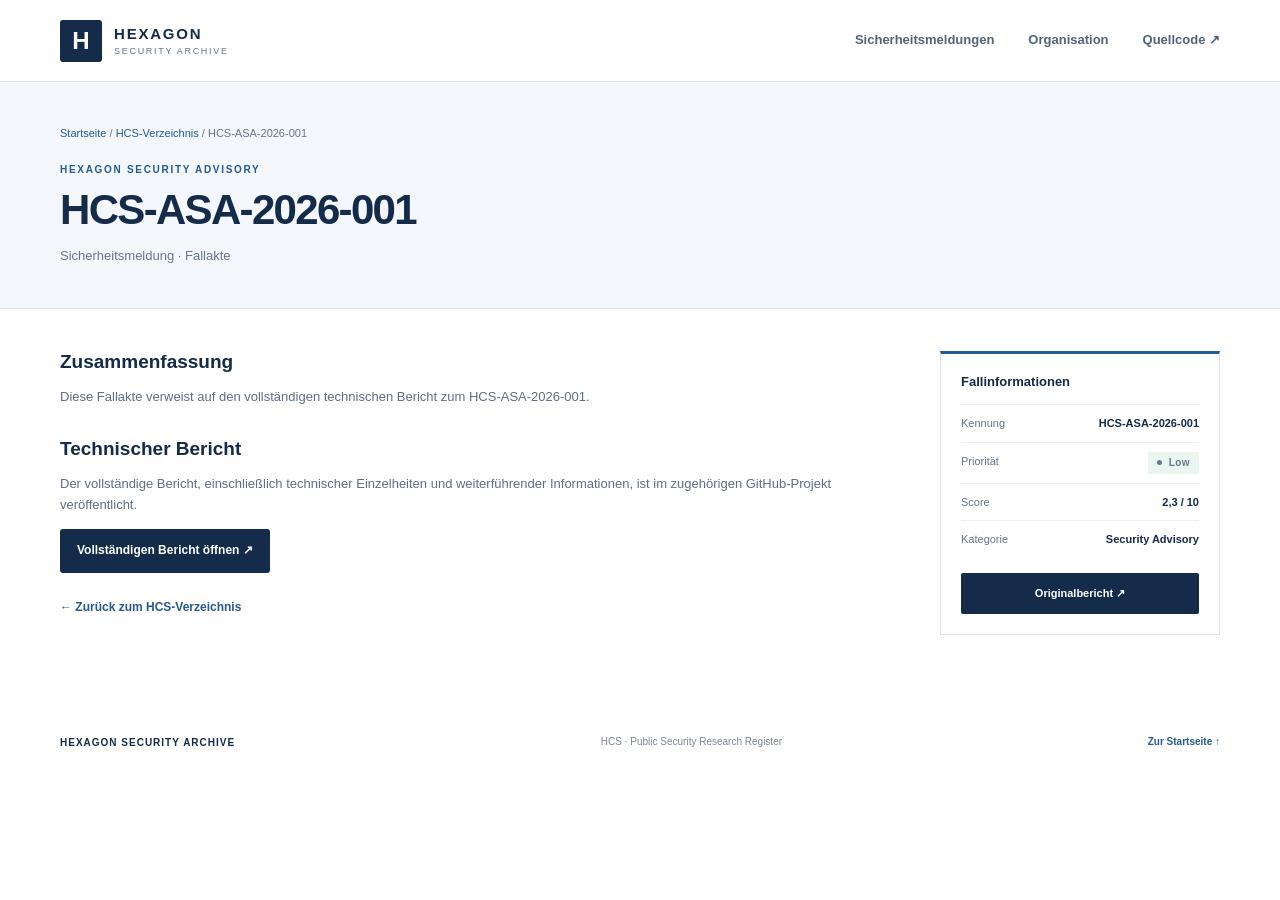
==== cases/HCS-ASA-2026-001.html @ 60c123b1 "Add dedicated HCS advisory detail page" ====
<!doctype html>
<html lang="de">
<head>
  <meta charset="utf-8"><meta name="viewport" content="width=device-width, initial-scale=1">
  <meta name="theme-color" content="#ffffff">
  <title>HCS-ASA-2026-001 · Hexagon Security Archive</title>
  <link rel="stylesheet" href="../assets/css/main.css">
  <style>
    .detail-hero{background:#f3f7fb;border-bottom:1px solid var(--line);padding:42px 0}.breadcrumbs{font-size:11px;color:var(--muted);margin-bottom:20px}.breadcrumbs a{color:var(--blue)}.detail-title{font:800 clamp(27px,4vw,42px)/1.2 Manrope,sans-serif;color:var(--navy);letter-spacing:-.04em;margin:0 0 10px}.detail-subtitle{font-size:13px;color:var(--muted);margin:0}.detail-layout{display:grid;grid-template-columns:minmax(0,1fr) 280px;gap:35px;padding-top:42px;padding-bottom:70px}.detail-main h2{font:700 19px Manrope,sans-serif;color:var(--navy);margin:0 0 12px}.detail-main p{font-size:13px;color:#5f6f82}.detail-card{border:1px solid var(--line);border-top:3px solid var(--blue);padding:20px;height:max-content}.detail-card h3{font:700 13px Manrope,sans-serif;color:var(--navy);margin:0 0 15px}.meta-line{display:flex;justify-content:space-between;gap:12px;padding:9px 0;border-top:1px solid #edf0f3;font-size:11px}.meta-line span{color:var(--muted)}.meta-line strong{color:var(--navy)}.detail-button{display:block;text-align:center;background:var(--navy);color:#fff;padding:11px;margin-top:16px;font-size:11px;font-weight:700;border-radius:2px}.back-link{display:inline-block;margin-top:25px;color:var(--blue);font-size:12px;font-weight:700}@media(max-width:700px){.detail-layout{grid-template-columns:1fr}.detail-card{grid-row:1}}
  </style>
</head>
<body>
<header class="site-header"><div class="container header-inner"><a class="identity" href="../index.html"><span class="identity-mark">H</span><span class="identity-copy"><strong>HEXAGON</strong><small>SECURITY ARCHIVE</small></span></a><nav class="main-nav"><a href="../index.html#archive">Sicherheitsmeldungen</a><a href="../index.html#organization">Organisation</a><a href="https://github.com/GotUrBack-Public/hexagon-security-archive">Quellcode ↗</a></nav></div></header>
<section class="detail-hero"><div class="container"><div class="breadcrumbs"><a href="../index.html">Startseite</a> / <a href="../index.html#archive">HCS-Verzeichnis</a> / HCS-ASA-2026-001</div><div class="section-kicker">HEXAGON SECURITY ADVISORY</div><h1 class="detail-title">HCS-ASA-2026-001</h1><p class="detail-subtitle">Sicherheitsmeldung · Fallakte</p></div></section>
<main class="container detail-layout">
  <article class="detail-main"><h2>Zusammenfassung</h2><p>Diese Fallakte verweist auf den vollständigen technischen Bericht zum HCS-ASA-2026-001.</p><h2 style="margin-top:30px">Technischer Bericht</h2><p>Der vollständige Bericht, einschließlich technischer Einzelheiten und weiterführender Informationen, ist im zugehörigen GitHub-Projekt veröffentlicht.</p><a class="button button-primary" href="https://github.com/GotUrBack-Public/HCS-ASA-2026-001" target="_blank" rel="noopener noreferrer">Vollständigen Bericht öffnen ↗</a><br><a class="back-link" href="../index.html#archive">← Zurück zum HCS-Verzeichnis</a></article>
  <aside class="detail-card"><h3>Fallinformationen</h3><div class="meta-line"><span>Kennung</span><strong>HCS-ASA-2026-001</strong></div><div class="meta-line"><span>Priorität</span><strong><span class="priority priority-low">Low</span></strong></div><div class="meta-line"><span>Score</span><strong>2,3 / 10</strong></div><div class="meta-line"><span>Kategorie</span><strong>Security Advisory</strong></div><a class="detail-button" href="https://github.com/GotUrBack-Public/HCS-ASA-2026-001" target="_blank" rel="noopener noreferrer">Originalbericht ↗</a></aside>
</main>
<footer class="site-footer"><div class="container footer-inner"><a class="footer-brand" href="../index.html">HEXAGON SECURITY ARCHIVE</a><span>HCS · Public Security Research Register</span><a href="../index.html">Zur Startseite ↑</a></div></footer>
</body>
</html>
---- assets/css/main.css ----
:root{--ink:#18263a;--navy:#142b49;--blue:#245b91;--blue-light:#eaf2f9;--muted:#66768a;--line:#dce3ea;--paper:#fff;--wash:#f4f7fa;--green:#19734d;--amber:#98630b;--red:#a33c3c;--shadow:0 8px 30px rgba(20,43,73,.06)}*{box-sizing:border-box}html{scroll-behavior:smooth}body{margin:0;background:var(--paper);color:var(--ink);font:15px/1.65 "DM Sans",Arial,sans-serif;-webkit-font-smoothing:antialiased}a{color:inherit;text-decoration:none}.container{width:min(1160px,calc(100% - 48px));margin:0 auto}.skip-link{position:absolute;left:-9999px}.skip-link:focus{left:12px;top:12px;background:#fff;padding:10px;z-index:10}.site-header{height:82px;border-bottom:1px solid var(--line);background:#fff}.header-inner{height:100%;display:flex;align-items:center;justify-content:space-between;gap:25px}.identity{display:flex;align-items:center;gap:12px}.identity-mark{height:42px;width:42px;display:grid;place-items:center;background:var(--navy);color:#fff;font:800 24px Manrope,sans-serif;border-radius:3px}.identity-copy{display:grid;line-height:1.2;letter-spacing:.12em}.identity-copy strong{font:800 15px Manrope,sans-serif;color:var(--navy)}.identity-copy small{font-size:9px;letter-spacing:.19em;color:var(--muted);margin-top:4px}.main-nav{display:flex;align-items:center;gap:34px;font-size:13px;font-weight:600;color:#53647a}.main-nav a{height:82px;display:flex;align-items:center;border-bottom:2px solid transparent}.main-nav a:hover,.main-nav a.active{color:var(--navy);border-color:var(--blue)}.hero{background:linear-gradient(105deg,#f3f7fb 0%,#f8fafc 62%,#edf3f8 100%);border-bottom:1px solid var(--line)}.hero-inner{min-height:390px;display:grid;grid-template-columns:1fr 300px;align-items:center;gap:70px;padding-top:45px;padding-bottom:45px}.overline,.section-kicker,.panel-eyebrow,.aside-label{font-size:10px;letter-spacing:.17em;font-weight:700;color:var(--blue)}.status-dot{display:inline-block;width:7px;height:7px;border-radius:50%;background:#26865c;margin-right:8px}.hero h1{font:800 clamp(42px,5.3vw,66px)/1.08 Manrope,sans-serif;letter-spacing:-.055em;color:var(--navy);margin:20px 0 14px}.hero h1 span{color:var(--blue)}.hero-lead{max-width:660px;color:#596b80;font-size:16px;margin:0 0 27px}.button{display:inline-flex;align-items:center;gap:22px;padding:12px 17px;font-size:12px;font-weight:700;border-radius:3px;transition:.15s}.button-primary{background:var(--navy);color:#fff}.button-primary:hover{background:var(--blue);transform:translateY(-1px)}.hero-aside{padding:23px 25px;background:#fff;border:1px solid #d8e1e9;box-shadow:var(--shadow);border-top:3px solid var(--blue)}.aside-label{color:var(--muted)}.aside-number{font:800 52px/1.2 Manrope,sans-serif;color:var(--navy);margin-top:9px}.aside-caption{font-size:12px;color:var(--muted)}.aside-rule{height:1px;background:var(--line);margin:19px 0 12px}.aside-meta{display:flex;justify-content:space-between;gap:10px;font-size:11px;padding:5px 0;color:var(--muted)}.aside-meta strong{color:var(--ink);font-size:10px;letter-spacing:.08em}.trust-strip{border-bottom:1px solid var(--line);background:#fff}.trust-inner{display:flex;gap:46px;align-items:center;min-height:57px;color:#56677b;font-size:11px;font-weight:600}.strip-icon{color:var(--green);margin-right:8px}.section{padding-top:62px;padding-bottom:68px}.section-heading{display:flex;justify-content:space-between;align-items:end;gap:20px;margin-bottom:25px}.section-kicker{margin-bottom:6px}.section-heading h2{font:750 27px/1.25 Manrope,sans-serif;letter-spacing:-.035em;color:var(--navy);margin:0}.section-heading p{font-size:13px;color:var(--muted);margin:7px 0 0}.record-count{display:flex;align-items:baseline;gap:8px;color:var(--muted);font-size:11px}.record-count strong{font:750 23px Manrope,sans-serif;color:var(--navy)}.filters{display:flex;gap:10px;margin-bottom:13px}.search-wrap,.filter-wrap{height:43px;display:flex;align-items:center;border:1px solid #d4dde6;border-radius:3px;background:#fff}.search-wrap{flex:1;max-width:460px;padding:0 12px;gap:9px}.search-icon{font-size:22px;color:#7d8da0;line-height:1}.search-wrap input{width:100%;border:0;outline:0;color:var(--ink);font:13px "DM Sans",sans-serif}.search-wrap input::placeholder{color:#98a5b3}.filter-wrap select{height:100%;min-width:170px;border:0;background:transparent;padding:0 32px 0 12px;color:#42546a;font:12px "DM Sans",sans-serif;outline:0}.registry{border:1px solid var(--line);border-radius:3px;overflow:hidden}.registry-head,.registry-row{display:grid;grid-template-columns:minmax(250px,1.7fr) .7fr .55fr .8fr;gap:18px;align-items:center;padding:15px 20px}.registry-head{background:#f3f6f9;border-bottom:1px solid var(--line);font-size:9px;letter-spacing:.13em;text-transform:uppercase;color:#65768a;font-weight:700}.registry-row{min-height:75px;border-bottom:1px solid #e9edf1;background:#fff}.registry-row:last-child{border-bottom:0}.registry-row:hover{background:#fbfcfe}.case-id{font:700 13px Manrope,sans-serif;color:#1c4d7b}.case-id:hover,.inline-link:hover,.report-link:hover{ text-decoration:underline}.case-type{display:block;color:#8290a0;font-size:10px;margin-top:3px}.priority{display:inline-flex;align-items:center;border-radius:2px;padding:3px 9px;font-size:10px;font-weight:700;letter-spacing:.04em}.priority:before{content:"";width:5px;height:5px;border-radius:50%;background:currentColor;margin-right:7px}.priority-low{color:var(--green);background:#eaf5ef}.priority-medium{color:var(--amber);background:#fbf3e3}.priority-high{color:var(--red);background:#faeded}.score{font:700 14px Manrope,sans-serif;color:var(--navy);font-variant-numeric:tabular-nums}.score span{font:400 11px "DM Sans",sans-serif;color:#8794a3}.report-link{font-size:11px;font-weight:700;color:var(--blue)}.empty-state{padding:28px;text-align:center;color:var(--muted);font-size:13px}.method-note{font-size:11px;color:#778597;margin:13px 0 0}.method-note strong{color:#53647a}.organization-section{background:var(--wash);border-top:1px solid var(--line);border-bottom:1px solid var(--line);padding:61px 0 70px}.organization-grid{display:grid;grid-template-columns:1fr 1fr;gap:17px}.info-panel{position:relative;min-height:230px;padding:25px 27px;background:#fff;border:1px solid var(--line);border-top:3px solid var(--blue)}.panel-symbol{position:absolute;right:25px;top:19px;color:#c4d2df;font-size:25px}.panel-eyebrow{font-size:9px;color:#72859a}.team-number{font:800 37px/1.2 Manrope,sans-serif;color:var(--blue);margin-top:12px}.info-panel h3{font:700 16px Manrope,sans-serif;color:var(--navy);margin:6px 0 9px}.info-panel p{max-width:500px;color:#637286;font-size:12px;margin:0}.presence-panel h3{margin-top:34px}.inline-link{display:inline-block;margin-top:15px;color:var(--blue);font-size:11px;font-weight:700}.site-footer{background:#fff}.footer-inner{min-height:76px;display:flex;align-items:center;justify-content:space-between;gap:18px;color:#7a8795;font-size:10px}.footer-brand{font:700 10px Manrope,sans-serif;letter-spacing:.1em;color:var(--navy)}.footer-inner a:last-child{color:var(--blue);font-weight:700}.sr-only{position:absolute;width:1px;height:1px;padding:0;margin:-1px;overflow:hidden;clip:rect(0,0,0,0);white-space:nowrap;border:0}@media(max-width:760px){.container{width:min(100% - 32px,1160px)}.site-header,.main-nav a{height:70px}.main-nav{gap:16px;font-size:11px}.main-nav a:nth-child(3){display:none}.hero-inner{grid-template-columns:1fr;gap:25px;padding-top:43px;padding-bottom:35px}.hero-aside{max-width:360px}.trust-inner{gap:12px;justify-content:space-between;flex-wrap:wrap;padding-top:12px;padding-bottom:12px}.trust-inner span{font-size:10px}.registry-head{display:none}.registry-row{grid-template-columns:1fr auto;gap:9px 12px;padding:14px}.registry-row>div:nth-child(2){grid-column:1;grid-row:2}.registry-row>.score{grid-column:2;grid-row:1;text-align:right}.registry-row>.report-link{grid-column:2;grid-row:2;text-align:right}.organization-grid{grid-template-columns:1fr}.section{padding-top:45px;padding-bottom:50px}.organization-section{padding:45px 0 50px}.footer-inner{padding-top:18px;padding-bottom:18px;flex-wrap:wrap}.section-heading h2{font-size:24px}}@media(max-width:430px){.identity-copy strong{font-size:13px}.identity-mark{width:36px;height:36px}.main-nav a:nth-child(2){display:none}.filters{flex-direction:column}.search-wrap{max-width:none}.filter-wrap select{width:100%}.filter-wrap{width:100%}.trust-inner{display:grid;grid-template-columns:1fr 1fr}.section-heading{align-items:start}.record-count{padding-top:6px}}
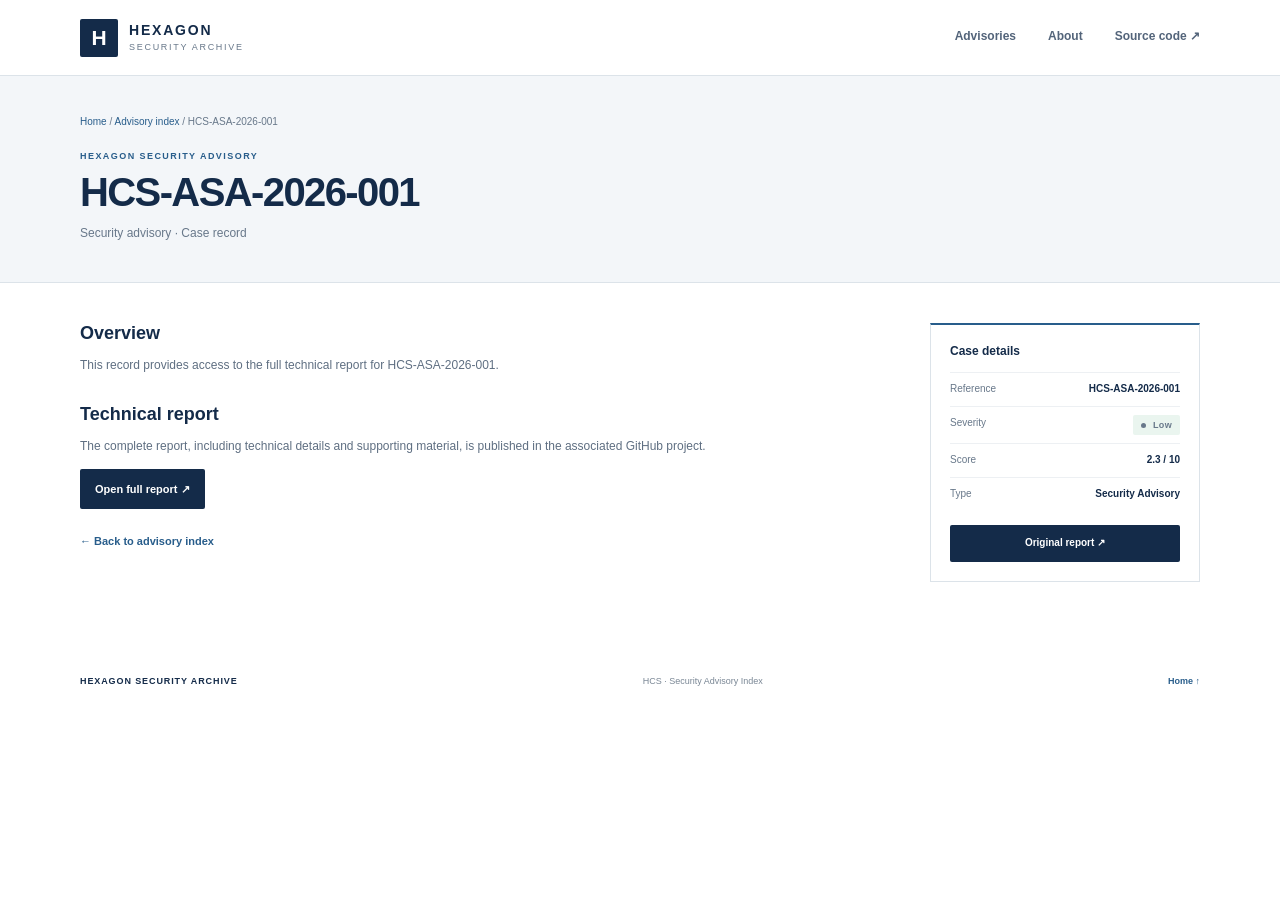
==== commit 36784951: "Polish archive design and switch interface to English" ====
--- a/cases/HCS-ASA-2026-001.html
+++ b/cases/HCS-ASA-2026-001.html
@@ -1,21 +1,21 @@
 <!doctype html>
-<html lang="de">
+<html lang="en">
 <head>
   <meta charset="utf-8"><meta name="viewport" content="width=device-width, initial-scale=1">
   <meta name="theme-color" content="#ffffff">
-  <title>HCS-ASA-2026-001 · Hexagon Security Archive</title>
+  <title>HCS-ASA-2026-001 | Hexagon Security Archive</title>
   <link rel="stylesheet" href="../assets/css/main.css">
   <style>
-    .detail-hero{background:#f3f7fb;border-bottom:1px solid var(--line);padding:42px 0}.breadcrumbs{font-size:11px;color:var(--muted);margin-bottom:20px}.breadcrumbs a{color:var(--blue)}.detail-title{font:800 clamp(27px,4vw,42px)/1.2 Manrope,sans-serif;color:var(--navy);letter-spacing:-.04em;margin:0 0 10px}.detail-subtitle{font-size:13px;color:var(--muted);margin:0}.detail-layout{display:grid;grid-template-columns:minmax(0,1fr) 280px;gap:35px;padding-top:42px;padding-bottom:70px}.detail-main h2{font:700 19px Manrope,sans-serif;color:var(--navy);margin:0 0 12px}.detail-main p{font-size:13px;color:#5f6f82}.detail-card{border:1px solid var(--line);border-top:3px solid var(--blue);padding:20px;height:max-content}.detail-card h3{font:700 13px Manrope,sans-serif;color:var(--navy);margin:0 0 15px}.meta-line{display:flex;justify-content:space-between;gap:12px;padding:9px 0;border-top:1px solid #edf0f3;font-size:11px}.meta-line span{color:var(--muted)}.meta-line strong{color:var(--navy)}.detail-button{display:block;text-align:center;background:var(--navy);color:#fff;padding:11px;margin-top:16px;font-size:11px;font-weight:700;border-radius:2px}.back-link{display:inline-block;margin-top:25px;color:var(--blue);font-size:12px;font-weight:700}@media(max-width:700px){.detail-layout{grid-template-columns:1fr}.detail-card{grid-row:1}}
+    .detail-hero{background:#f3f6f9;border-bottom:1px solid var(--line);padding:38px 0}.breadcrumbs{font-size:10px;color:var(--muted);margin-bottom:18px}.breadcrumbs a{color:var(--blue)}.detail-title{font:800 clamp(27px,4vw,40px)/1.2 Manrope,sans-serif;color:var(--navy);letter-spacing:-.04em;margin:0 0 8px}.detail-subtitle{font-size:12px;color:var(--muted);margin:0}.detail-layout{display:grid;grid-template-columns:minmax(0,1fr) 270px;gap:32px;padding-top:40px;padding-bottom:65px}.detail-main h2{font:700 18px Manrope,sans-serif;color:var(--navy);margin:0 0 10px}.detail-main p{font-size:12px;color:#5f6f82}.detail-card{border:1px solid var(--line);border-top:2px solid var(--blue);padding:19px;height:max-content}.detail-card h3{font:700 12px Manrope,sans-serif;color:var(--navy);margin:0 0 14px}.meta-line{display:flex;justify-content:space-between;gap:12px;padding:8px 0;border-top:1px solid #edf0f3;font-size:10px}.meta-line span{color:var(--muted)}.meta-line strong{color:var(--navy)}.detail-button{display:block;text-align:center;background:var(--navy);color:#fff;padding:10px;margin-top:15px;font-size:10px;font-weight:700;border-radius:2px}.back-link{display:inline-block;margin-top:23px;color:var(--blue);font-size:11px;font-weight:700}@media(max-width:700px){.detail-layout{grid-template-columns:1fr}.detail-card{grid-row:1}}
   </style>
 </head>
 <body>
-<header class="site-header"><div class="container header-inner"><a class="identity" href="../index.html"><span class="identity-mark">H</span><span class="identity-copy"><strong>HEXAGON</strong><small>SECURITY ARCHIVE</small></span></a><nav class="main-nav"><a href="../index.html#archive">Sicherheitsmeldungen</a><a href="../index.html#organization">Organisation</a><a href="https://github.com/GotUrBack-Public/hexagon-security-archive">Quellcode ↗</a></nav></div></header>
-<section class="detail-hero"><div class="container"><div class="breadcrumbs"><a href="../index.html">Startseite</a> / <a href="../index.html#archive">HCS-Verzeichnis</a> / HCS-ASA-2026-001</div><div class="section-kicker">HEXAGON SECURITY ADVISORY</div><h1 class="detail-title">HCS-ASA-2026-001</h1><p class="detail-subtitle">Sicherheitsmeldung · Fallakte</p></div></section>
+<header class="site-header"><div class="container header-inner"><a class="identity" href="../index.html"><span class="identity-mark">H</span><span class="identity-copy"><strong>HEXAGON</strong><small>SECURITY ARCHIVE</small></span></a><nav class="main-nav"><a href="../index.html#archive">Advisories</a><a href="../index.html#organization">About</a><a href="https://github.com/GotUrBack-Public/hexagon-security-archive">Source code ↗</a></nav></div></header>
+<section class="detail-hero"><div class="container"><div class="breadcrumbs"><a href="../index.html">Home</a> / <a href="../index.html#archive">Advisory index</a> / HCS-ASA-2026-001</div><div class="section-kicker">HEXAGON SECURITY ADVISORY</div><h1 class="detail-title">HCS-ASA-2026-001</h1><p class="detail-subtitle">Security advisory · Case record</p></div></section>
 <main class="container detail-layout">
-  <article class="detail-main"><h2>Zusammenfassung</h2><p>Diese Fallakte verweist auf den vollständigen technischen Bericht zum HCS-ASA-2026-001.</p><h2 style="margin-top:30px">Technischer Bericht</h2><p>Der vollständige Bericht, einschließlich technischer Einzelheiten und weiterführender Informationen, ist im zugehörigen GitHub-Projekt veröffentlicht.</p><a class="button button-primary" href="https://github.com/GotUrBack-Public/HCS-ASA-2026-001" target="_blank" rel="noopener noreferrer">Vollständigen Bericht öffnen ↗</a><br><a class="back-link" href="../index.html#archive">← Zurück zum HCS-Verzeichnis</a></article>
-  <aside class="detail-card"><h3>Fallinformationen</h3><div class="meta-line"><span>Kennung</span><strong>HCS-ASA-2026-001</strong></div><div class="meta-line"><span>Priorität</span><strong><span class="priority priority-low">Low</span></strong></div><div class="meta-line"><span>Score</span><strong>2,3 / 10</strong></div><div class="meta-line"><span>Kategorie</span><strong>Security Advisory</strong></div><a class="detail-button" href="https://github.com/GotUrBack-Public/HCS-ASA-2026-001" target="_blank" rel="noopener noreferrer">Originalbericht ↗</a></aside>
+  <article class="detail-main"><h2>Overview</h2><p>This record provides access to the full technical report for HCS-ASA-2026-001.</p><h2 style="margin-top:28px">Technical report</h2><p>The complete report, including technical details and supporting material, is published in the associated GitHub project.</p><a class="button button-primary" href="https://github.com/GotUrBack-Public/HCS-ASA-2026-001" target="_blank" rel="noopener noreferrer">Open full report ↗</a><br><a class="back-link" href="../index.html#archive">← Back to advisory index</a></article>
+  <aside class="detail-card"><h3>Case details</h3><div class="meta-line"><span>Reference</span><strong>HCS-ASA-2026-001</strong></div><div class="meta-line"><span>Severity</span><strong><span class="priority priority-low">Low</span></strong></div><div class="meta-line"><span>Score</span><strong>2.3 / 10</strong></div><div class="meta-line"><span>Type</span><strong>Security Advisory</strong></div><a class="detail-button" href="https://github.com/GotUrBack-Public/HCS-ASA-2026-001" target="_blank" rel="noopener noreferrer">Original report ↗</a></aside>
 </main>
-<footer class="site-footer"><div class="container footer-inner"><a class="footer-brand" href="../index.html">HEXAGON SECURITY ARCHIVE</a><span>HCS · Public Security Research Register</span><a href="../index.html">Zur Startseite ↑</a></div></footer>
+<footer class="site-footer"><div class="container footer-inner"><a class="footer-brand" href="../index.html">HEXAGON SECURITY ARCHIVE</a><span>HCS · Security Advisory Index</span><a href="../index.html">Home ↑</a></div></footer>
 </body>
 </html>
--- a/assets/css/main.css
+++ b/assets/css/main.css
@@ -1 +1 @@
-:root{--ink:#18263a;--navy:#142b49;--blue:#245b91;--blue-light:#eaf2f9;--muted:#66768a;--line:#dce3ea;--paper:#fff;--wash:#f4f7fa;--green:#19734d;--amber:#98630b;--red:#a33c3c;--shadow:0 8px 30px rgba(20,43,73,.06)}*{box-sizing:border-box}html{scroll-behavior:smooth}body{margin:0;background:var(--paper);color:var(--ink);font:15px/1.65 "DM Sans",Arial,sans-serif;-webkit-font-smoothing:antialiased}a{color:inherit;text-decoration:none}.container{width:min(1160px,calc(100% - 48px));margin:0 auto}.skip-link{position:absolute;left:-9999px}.skip-link:focus{left:12px;top:12px;background:#fff;padding:10px;z-index:10}.site-header{height:82px;border-bottom:1px solid var(--line);background:#fff}.header-inner{height:100%;display:flex;align-items:center;justify-content:space-between;gap:25px}.identity{display:flex;align-items:center;gap:12px}.identity-mark{height:42px;width:42px;display:grid;place-items:center;background:var(--navy);color:#fff;font:800 24px Manrope,sans-serif;border-radius:3px}.identity-copy{display:grid;line-height:1.2;letter-spacing:.12em}.identity-copy strong{font:800 15px Manrope,sans-serif;color:var(--navy)}.identity-copy small{font-size:9px;letter-spacing:.19em;color:var(--muted);margin-top:4px}.main-nav{display:flex;align-items:center;gap:34px;font-size:13px;font-weight:600;color:#53647a}.main-nav a{height:82px;display:flex;align-items:center;border-bottom:2px solid transparent}.main-nav a:hover,.main-nav a.active{color:var(--navy);border-color:var(--blue)}.hero{background:linear-gradient(105deg,#f3f7fb 0%,#f8fafc 62%,#edf3f8 100%);border-bottom:1px solid var(--line)}.hero-inner{min-height:390px;display:grid;grid-template-columns:1fr 300px;align-items:center;gap:70px;padding-top:45px;padding-bottom:45px}.overline,.section-kicker,.panel-eyebrow,.aside-label{font-size:10px;letter-spacing:.17em;font-weight:700;color:var(--blue)}.status-dot{display:inline-block;width:7px;height:7px;border-radius:50%;background:#26865c;margin-right:8px}.hero h1{font:800 clamp(42px,5.3vw,66px)/1.08 Manrope,sans-serif;letter-spacing:-.055em;color:var(--navy);margin:20px 0 14px}.hero h1 span{color:var(--blue)}.hero-lead{max-width:660px;color:#596b80;font-size:16px;margin:0 0 27px}.button{display:inline-flex;align-items:center;gap:22px;padding:12px 17px;font-size:12px;font-weight:700;border-radius:3px;transition:.15s}.button-primary{background:var(--navy);color:#fff}.button-primary:hover{background:var(--blue);transform:translateY(-1px)}.hero-aside{padding:23px 25px;background:#fff;border:1px solid #d8e1e9;box-shadow:var(--shadow);border-top:3px solid var(--blue)}.aside-label{color:var(--muted)}.aside-number{font:800 52px/1.2 Manrope,sans-serif;color:var(--navy);margin-top:9px}.aside-caption{font-size:12px;color:var(--muted)}.aside-rule{height:1px;background:var(--line);margin:19px 0 12px}.aside-meta{display:flex;justify-content:space-between;gap:10px;font-size:11px;padding:5px 0;color:var(--muted)}.aside-meta strong{color:var(--ink);font-size:10px;letter-spacing:.08em}.trust-strip{border-bottom:1px solid var(--line);background:#fff}.trust-inner{display:flex;gap:46px;align-items:center;min-height:57px;color:#56677b;font-size:11px;font-weight:600}.strip-icon{color:var(--green);margin-right:8px}.section{padding-top:62px;padding-bottom:68px}.section-heading{display:flex;justify-content:space-between;align-items:end;gap:20px;margin-bottom:25px}.section-kicker{margin-bottom:6px}.section-heading h2{font:750 27px/1.25 Manrope,sans-serif;letter-spacing:-.035em;color:var(--navy);margin:0}.section-heading p{font-size:13px;color:var(--muted);margin:7px 0 0}.record-count{display:flex;align-items:baseline;gap:8px;color:var(--muted);font-size:11px}.record-count strong{font:750 23px Manrope,sans-serif;color:var(--navy)}.filters{display:flex;gap:10px;margin-bottom:13px}.search-wrap,.filter-wrap{height:43px;display:flex;align-items:center;border:1px solid #d4dde6;border-radius:3px;background:#fff}.search-wrap{flex:1;max-width:460px;padding:0 12px;gap:9px}.search-icon{font-size:22px;color:#7d8da0;line-height:1}.search-wrap input{width:100%;border:0;outline:0;color:var(--ink);font:13px "DM Sans",sans-serif}.search-wrap input::placeholder{color:#98a5b3}.filter-wrap select{height:100%;min-width:170px;border:0;background:transparent;padding:0 32px 0 12px;color:#42546a;font:12px "DM Sans",sans-serif;outline:0}.registry{border:1px solid var(--line);border-radius:3px;overflow:hidden}.registry-head,.registry-row{display:grid;grid-template-columns:minmax(250px,1.7fr) .7fr .55fr .8fr;gap:18px;align-items:center;padding:15px 20px}.registry-head{background:#f3f6f9;border-bottom:1px solid var(--line);font-size:9px;letter-spacing:.13em;text-transform:uppercase;color:#65768a;font-weight:700}.registry-row{min-height:75px;border-bottom:1px solid #e9edf1;background:#fff}.registry-row:last-child{border-bottom:0}.registry-row:hover{background:#fbfcfe}.case-id{font:700 13px Manrope,sans-serif;color:#1c4d7b}.case-id:hover,.inline-link:hover,.report-link:hover{ text-decoration:underline}.case-type{display:block;color:#8290a0;font-size:10px;margin-top:3px}.priority{display:inline-flex;align-items:center;border-radius:2px;padding:3px 9px;font-size:10px;font-weight:700;letter-spacing:.04em}.priority:before{content:"";width:5px;height:5px;border-radius:50%;background:currentColor;margin-right:7px}.priority-low{color:var(--green);background:#eaf5ef}.priority-medium{color:var(--amber);background:#fbf3e3}.priority-high{color:var(--red);background:#faeded}.score{font:700 14px Manrope,sans-serif;color:var(--navy);font-variant-numeric:tabular-nums}.score span{font:400 11px "DM Sans",sans-serif;color:#8794a3}.report-link{font-size:11px;font-weight:700;color:var(--blue)}.empty-state{padding:28px;text-align:center;color:var(--muted);font-size:13px}.method-note{font-size:11px;color:#778597;margin:13px 0 0}.method-note strong{color:#53647a}.organization-section{background:var(--wash);border-top:1px solid var(--line);border-bottom:1px solid var(--line);padding:61px 0 70px}.organization-grid{display:grid;grid-template-columns:1fr 1fr;gap:17px}.info-panel{position:relative;min-height:230px;padding:25px 27px;background:#fff;border:1px solid var(--line);border-top:3px solid var(--blue)}.panel-symbol{position:absolute;right:25px;top:19px;color:#c4d2df;font-size:25px}.panel-eyebrow{font-size:9px;color:#72859a}.team-number{font:800 37px/1.2 Manrope,sans-serif;color:var(--blue);margin-top:12px}.info-panel h3{font:700 16px Manrope,sans-serif;color:var(--navy);margin:6px 0 9px}.info-panel p{max-width:500px;color:#637286;font-size:12px;margin:0}.presence-panel h3{margin-top:34px}.inline-link{display:inline-block;margin-top:15px;color:var(--blue);font-size:11px;font-weight:700}.site-footer{background:#fff}.footer-inner{min-height:76px;display:flex;align-items:center;justify-content:space-between;gap:18px;color:#7a8795;font-size:10px}.footer-brand{font:700 10px Manrope,sans-serif;letter-spacing:.1em;color:var(--navy)}.footer-inner a:last-child{color:var(--blue);font-weight:700}.sr-only{position:absolute;width:1px;height:1px;padding:0;margin:-1px;overflow:hidden;clip:rect(0,0,0,0);white-space:nowrap;border:0}@media(max-width:760px){.container{width:min(100% - 32px,1160px)}.site-header,.main-nav a{height:70px}.main-nav{gap:16px;font-size:11px}.main-nav a:nth-child(3){display:none}.hero-inner{grid-template-columns:1fr;gap:25px;padding-top:43px;padding-bottom:35px}.hero-aside{max-width:360px}.trust-inner{gap:12px;justify-content:space-between;flex-wrap:wrap;padding-top:12px;padding-bottom:12px}.trust-inner span{font-size:10px}.registry-head{display:none}.registry-row{grid-template-columns:1fr auto;gap:9px 12px;padding:14px}.registry-row>div:nth-child(2){grid-column:1;grid-row:2}.registry-row>.score{grid-column:2;grid-row:1;text-align:right}.registry-row>.report-link{grid-column:2;grid-row:2;text-align:right}.organization-grid{grid-template-columns:1fr}.section{padding-top:45px;padding-bottom:50px}.organization-section{padding:45px 0 50px}.footer-inner{padding-top:18px;padding-bottom:18px;flex-wrap:wrap}.section-heading h2{font-size:24px}}@media(max-width:430px){.identity-copy strong{font-size:13px}.identity-mark{width:36px;height:36px}.main-nav a:nth-child(2){display:none}.filters{flex-direction:column}.search-wrap{max-width:none}.filter-wrap select{width:100%}.filter-wrap{width:100%}.trust-inner{display:grid;grid-template-columns:1fr 1fr}.section-heading{align-items:start}.record-count{padding-top:6px}}+:root{--ink:#1d2938;--navy:#142b49;--blue:#285d8b;--muted:#68788a;--line:#dce3e9;--paper:#fff;--wash:#f5f7f9;--green:#19734d;--amber:#98630b;--red:#a33c3c;--shadow:0 8px 28px rgba(20,43,73,.055)}*{box-sizing:border-box}html{scroll-behavior:smooth}body{margin:0;background:var(--paper);color:var(--ink);font:15px/1.65 "DM Sans",Arial,sans-serif;-webkit-font-smoothing:antialiased}a{color:inherit;text-decoration:none}.container{width:min(1120px,calc(100% - 48px));margin:0 auto}.skip-link{position:absolute;left:-9999px}.skip-link:focus{left:12px;top:12px;background:#fff;padding:10px;z-index:10}.site-header{height:76px;border-bottom:1px solid var(--line);background:#fff}.header-inner{height:100%;display:flex;align-items:center;justify-content:space-between;gap:25px}.identity{display:flex;align-items:center;gap:11px}.identity-mark{height:38px;width:38px;display:grid;place-items:center;background:var(--navy);color:#fff;font:800 21px Manrope,sans-serif;border-radius:2px}.identity-copy{display:grid;line-height:1.2;letter-spacing:.12em}.identity-copy strong{font:800 14px Manrope,sans-serif;color:var(--navy)}.identity-copy small{font-size:9px;letter-spacing:.19em;color:var(--muted);margin-top:4px}.main-nav{display:flex;align-items:center;gap:32px;font-size:12px;font-weight:600;color:#53647a}.main-nav a{height:76px;display:flex;align-items:center;gap:5px;border-bottom:2px solid transparent}.main-nav a:hover,.main-nav a.active{color:var(--navy);border-color:var(--blue)}.nav-external{width:12px;height:12px}.hero{background:#f3f6f9;border-bottom:1px solid var(--line)}.hero-inner{min-height:350px;display:grid;grid-template-columns:1fr 275px;align-items:center;gap:65px;padding-top:42px;padding-bottom:42px}.overline,.section-kicker,.panel-eyebrow,.aside-label{font-size:9px;letter-spacing:.16em;font-weight:700;color:var(--blue)}.status-dot{display:inline-block;width:6px;height:6px;border-radius:50%;background:#39815e;margin-right:8px}.hero h1{font:800 clamp(40px,5vw,60px)/1.09 Manrope,sans-serif;letter-spacing:-.055em;color:var(--navy);margin:18px 0 13px}.hero h1 span{color:var(--blue)}.hero-lead{max-width:620px;color:#596b80;font-size:15px;margin:0 0 25px}.button{display:inline-flex;align-items:center;gap:20px;padding:11px 15px;font-size:11px;font-weight:700;border-radius:2px;transition:.15s}.button-primary{background:var(--navy);color:#fff}.button-primary:hover{background:var(--blue)}.hero-aside{padding:20px 22px;background:#fff;border:1px solid #d8e1e9;box-shadow:var(--shadow);border-top:2px solid var(--blue)}.aside-label{color:var(--muted)}.aside-number{font:800 48px/1.2 Manrope,sans-serif;color:var(--navy);margin-top:8px}.aside-caption{font-size:11px;color:var(--muted)}.aside-rule{height:1px;background:var(--line);margin:16px 0 10px}.aside-meta{display:flex;justify-content:space-between;gap:10px;font-size:10px;padding:5px 0;color:var(--muted)}.aside-meta strong{color:var(--ink);font-size:10px;letter-spacing:.07em}.section{padding-top:57px;padding-bottom:65px}.section-heading{display:flex;justify-content:space-between;align-items:end;gap:20px;margin-bottom:23px}.section-kicker{margin-bottom:5px}.section-heading h2{font:750 25px/1.25 Manrope,sans-serif;letter-spacing:-.035em;color:var(--navy);margin:0}.section-heading p{font-size:12px;color:var(--muted);margin:6px 0 0}.record-count{display:flex;align-items:baseline;gap:7px;color:var(--muted);font-size:10px}.record-count strong{font:750 21px Manrope,sans-serif;color:var(--navy)}.filters{display:flex;gap:9px;margin-bottom:12px}.search-wrap,.filter-wrap{height:41px;display:flex;align-items:center;border:1px solid #d4dde6;border-radius:2px;background:#fff}.search-wrap{flex:1;max-width:430px;padding:0 11px;gap:9px}.search-wrap img{width:15px;height:15px;opacity:.55}.search-wrap input{width:100%;border:0;outline:0;color:var(--ink);font:12px "DM Sans",sans-serif}.search-wrap input::placeholder{color:#98a5b3}.filter-wrap select{height:100%;min-width:155px;border:0;background:transparent;padding:0 28px 0 11px;color:#42546a;font:11px "DM Sans",sans-serif;outline:0}.registry{border:1px solid var(--line);border-radius:2px;overflow:hidden}.registry-head,.registry-row{display:grid;grid-template-columns:minmax(250px,1.7fr) .7fr .55fr .8fr;gap:18px;align-items:center;padding:14px 18px}.registry-head{background:#f5f7f9;border-bottom:1px solid var(--line);font-size:9px;letter-spacing:.12em;text-transform:uppercase;color:#65768a;font-weight:700}.registry-row{min-height:70px;border-bottom:1px solid #e9edf1;background:#fff}.registry-row:last-child{border-bottom:0}.registry-row:hover{background:#fbfcfd}.case-id{font:700 12px Manrope,sans-serif;color:#1c4d7b}.case-id:hover,.inline-link:hover,.report-link:hover{text-decoration:underline}.case-type{display:block;color:#8290a0;font-size:10px;margin-top:2px}.priority{display:inline-flex;align-items:center;border-radius:2px;padding:3px 8px;font-size:9px;font-weight:700;letter-spacing:.04em}.priority:before{content:"";width:5px;height:5px;border-radius:50%;background:currentColor;margin-right:7px}.priority-low{color:var(--green);background:#eaf5ef}.priority-medium{color:var(--amber);background:#fbf3e3}.priority-high{color:var(--red);background:#faeded}.score{font:700 13px Manrope,sans-serif;color:var(--navy);font-variant-numeric:tabular-nums}.score span{font:400 10px "DM Sans",sans-serif;color:#8794a3}.report-link{font-size:10px;font-weight:700;color:var(--blue)}.empty-state{padding:25px;text-align:center;color:var(--muted);font-size:12px}.method-note{font-size:10px;color:#778597;margin:12px 0 0}.method-note strong{color:#53647a}.organization-section{background:var(--wash);border-top:1px solid var(--line);border-bottom:1px solid var(--line);padding:55px 0 63px}.organization-grid{display:grid;grid-template-columns:1fr 1fr;gap:15px}.info-panel{position:relative;min-height:218px;padding:23px 25px;background:#fff;border:1px solid var(--line);border-top:2px solid var(--blue)}.panel-icon{position:absolute;right:22px;top:22px;width:21px;height:21px;color:#8194a8;opacity:.75}.panel-eyebrow{font-size:9px;color:#72859a}.team-number{font:800 34px/1.2 Manrope,sans-serif;color:var(--blue);margin-top:12px}.info-panel h3{font:700 15px Manrope,sans-serif;color:var(--navy);margin:5px 0 8px}.info-panel p{max-width:500px;color:#637286;font-size:11px;margin:0}.presence-panel h3{margin-top:34px}.inline-link{display:inline-flex;align-items:center;gap:5px;margin-top:13px;color:var(--blue);font-size:10px;font-weight:700}.inline-link img,.footer-inner a:last-child img{width:12px;height:12px}.site-footer{background:#fff}.footer-inner{min-height:68px;display:flex;align-items:center;justify-content:space-between;gap:18px;color:#7a8795;font-size:9px}.footer-brand{font:700 9px Manrope,sans-serif;letter-spacing:.1em;color:var(--navy)}.footer-inner a:last-child{display:flex;align-items:center;gap:4px;color:var(--blue);font-weight:700}.sr-only{position:absolute;width:1px;height:1px;padding:0;margin:-1px;overflow:hidden;clip:rect(0,0,0,0);white-space:nowrap;border:0}@media(max-width:760px){.container{width:min(100% - 32px,1120px)}.site-header,.main-nav a{height:68px}.main-nav{gap:15px;font-size:11px}.main-nav a:nth-child(3){display:none}.hero-inner{grid-template-columns:1fr;gap:23px;padding-top:38px;padding-bottom:32px}.hero-aside{max-width:340px}.registry-head{display:none}.registry-row{grid-template-columns:1fr auto;gap:8px 12px;padding:13px}.registry-row>div:nth-child(2){grid-column:1;grid-row:2}.registry-row>.score{grid-column:2;grid-row:1;text-align:right}.registry-row>.report-link{grid-column:2;grid-row:2;text-align:right}.organization-grid{grid-template-columns:1fr}.section{padding-top:43px;padding-bottom:48px}.organization-section{padding:43px 0 48px}.footer-inner{padding-top:17px;padding-bottom:17px;flex-wrap:wrap}.section-heading h2{font-size:23px}}@media(max-width:430px){.identity-copy strong{font-size:12px}.identity-mark{width:35px;height:35px}.main-nav a:nth-child(2){display:none}.filters{flex-direction:column}.search-wrap{max-width:none}.filter-wrap select{width:100%}.filter-wrap{width:100%}.section-heading{align-items:start}.record-count{padding-top:5px}}
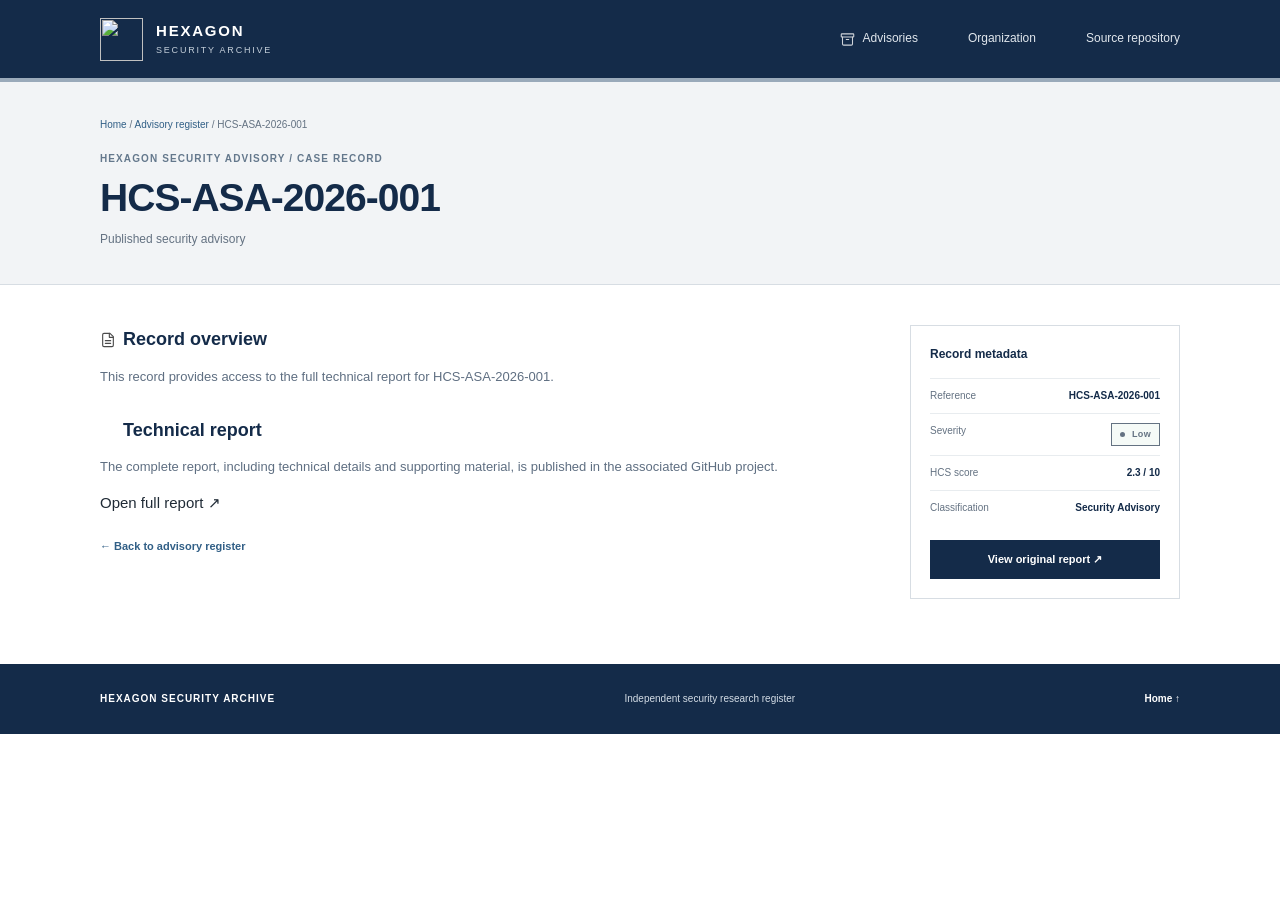
==== commit d1c1ddd3: "Align advisory record with archive identity" ====
--- a/cases/HCS-ASA-2026-001.html
+++ b/cases/HCS-ASA-2026-001.html
@@ -2,20 +2,20 @@
 <html lang="en">
 <head>
   <meta charset="utf-8"><meta name="viewport" content="width=device-width, initial-scale=1">
-  <meta name="theme-color" content="#ffffff">
+  <meta name="theme-color" content="#142b49">
   <title>HCS-ASA-2026-001 | Hexagon Security Archive</title>
   <link rel="stylesheet" href="../assets/css/main.css">
   <style>
-    .detail-hero{background:#f3f6f9;border-bottom:1px solid var(--line);padding:38px 0}.breadcrumbs{font-size:10px;color:var(--muted);margin-bottom:18px}.breadcrumbs a{color:var(--blue)}.detail-title{font:800 clamp(27px,4vw,40px)/1.2 Manrope,sans-serif;color:var(--navy);letter-spacing:-.04em;margin:0 0 8px}.detail-subtitle{font-size:12px;color:var(--muted);margin:0}.detail-layout{display:grid;grid-template-columns:minmax(0,1fr) 270px;gap:32px;padding-top:40px;padding-bottom:65px}.detail-main h2{font:700 18px Manrope,sans-serif;color:var(--navy);margin:0 0 10px}.detail-main p{font-size:12px;color:#5f6f82}.detail-card{border:1px solid var(--line);border-top:2px solid var(--blue);padding:19px;height:max-content}.detail-card h3{font:700 12px Manrope,sans-serif;color:var(--navy);margin:0 0 14px}.meta-line{display:flex;justify-content:space-between;gap:12px;padding:8px 0;border-top:1px solid #edf0f3;font-size:10px}.meta-line span{color:var(--muted)}.meta-line strong{color:var(--navy)}.detail-button{display:block;text-align:center;background:var(--navy);color:#fff;padding:10px;margin-top:15px;font-size:10px;font-weight:700;border-radius:2px}.back-link{display:inline-block;margin-top:23px;color:var(--blue);font-size:11px;font-weight:700}@media(max-width:700px){.detail-layout{grid-template-columns:1fr}.detail-card{grid-row:1}}
+    .detail-hero{background:var(--pale);border-bottom:1px solid var(--line);padding:35px 0}.breadcrumbs{font-size:10px;color:var(--muted);margin-bottom:18px}.breadcrumbs a{color:var(--blue)}.detail-title{font-size:clamp(27px,4vw,39px);line-height:1.2;color:var(--navy);margin:8px 0;font-weight:700;letter-spacing:-.025em}.detail-subtitle{font-size:12px;color:var(--muted);margin:0}.detail-layout{display:grid;grid-template-columns:minmax(0,1fr) 270px;gap:32px;padding-top:40px;padding-bottom:65px}.detail-main h2{font-size:18px;color:var(--navy);margin:0 0 10px}.detail-main p{font-size:13px;color:#5f6f82}.detail-card{border:1px solid var(--line);padding:19px;height:max-content}.detail-card h3{font-size:12px;color:var(--navy);margin:0 0 14px}.meta-line{display:flex;justify-content:space-between;gap:12px;padding:9px 0;border-top:1px solid #e8ecef;font-size:10px}.meta-line span{color:var(--muted)}.meta-line strong{color:var(--navy)}.detail-button{display:block;text-align:center;background:var(--navy);color:#fff;padding:11px;margin-top:15px;font-size:11px;font-weight:700}.back-link{display:inline-flex;align-items:center;gap:7px;margin-top:23px;color:var(--blue);font-size:11px;font-weight:700}.detail-icon{width:16px;height:16px;vertical-align:middle;margin-right:7px;opacity:.7}@media(max-width:700px){.detail-layout{grid-template-columns:1fr}.detail-card{grid-row:1}}
   </style>
 </head>
 <body>
-<header class="site-header"><div class="container header-inner"><a class="identity" href="../index.html"><span class="identity-mark">H</span><span class="identity-copy"><strong>HEXAGON</strong><small>SECURITY ARCHIVE</small></span></a><nav class="main-nav"><a href="../index.html#archive">Advisories</a><a href="../index.html#organization">About</a><a href="https://github.com/GotUrBack-Public/hexagon-security-archive">Source code ↗</a></nav></div></header>
-<section class="detail-hero"><div class="container"><div class="breadcrumbs"><a href="../index.html">Home</a> / <a href="../index.html#archive">Advisory index</a> / HCS-ASA-2026-001</div><div class="section-kicker">HEXAGON SECURITY ADVISORY</div><h1 class="detail-title">HCS-ASA-2026-001</h1><p class="detail-subtitle">Security advisory · Case record</p></div></section>
+<header class="site-header"><div class="container header-inner"><a class="identity" href="../index.html"><img class="identity-mark" src="../assets/icons/hexagon.svg" alt=""><span class="identity-copy"><strong>HEXAGON</strong><small>SECURITY ARCHIVE</small></span></a><nav class="main-nav" aria-label="Main navigation"><a href="../index.html#archive"><img src="../assets/icons/archive.svg" alt="">Advisories</a><a href="../index.html#organization"><img src="../assets/icons/organization.svg" alt="">Organization</a><a href="https://github.com/GotUrBack-Public/hexagon-security-archive"><img src="../assets/icons/code.svg" alt="">Source repository</a></nav></div></header>
+<section class="detail-hero"><div class="container"><div class="breadcrumbs"><a href="../index.html">Home</a> / <a href="../index.html#archive">Advisory register</a> / HCS-ASA-2026-001</div><div class="section-kicker">HEXAGON SECURITY ADVISORY / CASE RECORD</div><h1 class="detail-title">HCS-ASA-2026-001</h1><p class="detail-subtitle">Published security advisory</p></div></section>
 <main class="container detail-layout">
-  <article class="detail-main"><h2>Overview</h2><p>This record provides access to the full technical report for HCS-ASA-2026-001.</p><h2 style="margin-top:28px">Technical report</h2><p>The complete report, including technical details and supporting material, is published in the associated GitHub project.</p><a class="button button-primary" href="https://github.com/GotUrBack-Public/HCS-ASA-2026-001" target="_blank" rel="noopener noreferrer">Open full report ↗</a><br><a class="back-link" href="../index.html#archive">← Back to advisory index</a></article>
-  <aside class="detail-card"><h3>Case details</h3><div class="meta-line"><span>Reference</span><strong>HCS-ASA-2026-001</strong></div><div class="meta-line"><span>Severity</span><strong><span class="priority priority-low">Low</span></strong></div><div class="meta-line"><span>Score</span><strong>2.3 / 10</strong></div><div class="meta-line"><span>Type</span><strong>Security Advisory</strong></div><a class="detail-button" href="https://github.com/GotUrBack-Public/HCS-ASA-2026-001" target="_blank" rel="noopener noreferrer">Original report ↗</a></aside>
+  <article class="detail-main"><h2><img class="detail-icon" src="../assets/icons/file-text.svg" alt="">Record overview</h2><p>This record provides access to the full technical report for HCS-ASA-2026-001.</p><h2 style="margin-top:28px"><img class="detail-icon" src="../assets/icons/folder-open.svg" alt="">Technical report</h2><p>The complete report, including technical details and supporting material, is published in the associated GitHub project.</p><a class="button button-primary" href="https://github.com/GotUrBack-Public/HCS-ASA-2026-001" target="_blank" rel="noopener noreferrer">Open full report <span aria-hidden="true">↗</span></a><br><a class="back-link" href="../index.html#archive">← Back to advisory register</a></article>
+  <aside class="detail-card"><h3>Record metadata</h3><div class="meta-line"><span>Reference</span><strong>HCS-ASA-2026-001</strong></div><div class="meta-line"><span>Severity</span><strong><span class="priority priority-low">Low</span></strong></div><div class="meta-line"><span>HCS score</span><strong>2.3 / 10</strong></div><div class="meta-line"><span>Classification</span><strong>Security Advisory</strong></div><a class="detail-button" href="https://github.com/GotUrBack-Public/HCS-ASA-2026-001" target="_blank" rel="noopener noreferrer">View original report ↗</a></aside>
 </main>
-<footer class="site-footer"><div class="container footer-inner"><a class="footer-brand" href="../index.html">HEXAGON SECURITY ARCHIVE</a><span>HCS · Security Advisory Index</span><a href="../index.html">Home ↑</a></div></footer>
+<footer class="site-footer"><div class="container footer-inner"><a class="footer-brand" href="../index.html">HEXAGON SECURITY ARCHIVE</a><span>Independent security research register</span><a href="../index.html">Home ↑</a></div></footer>
 </body>
 </html>
--- a/assets/css/main.css
+++ b/assets/css/main.css
@@ -1 +1 @@
-:root{--ink:#1d2938;--navy:#142b49;--blue:#285d8b;--muted:#68788a;--line:#dce3e9;--paper:#fff;--wash:#f5f7f9;--green:#19734d;--amber:#98630b;--red:#a33c3c;--shadow:0 8px 28px rgba(20,43,73,.055)}*{box-sizing:border-box}html{scroll-behavior:smooth}body{margin:0;background:var(--paper);color:var(--ink);font:15px/1.65 "DM Sans",Arial,sans-serif;-webkit-font-smoothing:antialiased}a{color:inherit;text-decoration:none}.container{width:min(1120px,calc(100% - 48px));margin:0 auto}.skip-link{position:absolute;left:-9999px}.skip-link:focus{left:12px;top:12px;background:#fff;padding:10px;z-index:10}.site-header{height:76px;border-bottom:1px solid var(--line);background:#fff}.header-inner{height:100%;display:flex;align-items:center;justify-content:space-between;gap:25px}.identity{display:flex;align-items:center;gap:11px}.identity-mark{height:38px;width:38px;display:grid;place-items:center;background:var(--navy);color:#fff;font:800 21px Manrope,sans-serif;border-radius:2px}.identity-copy{display:grid;line-height:1.2;letter-spacing:.12em}.identity-copy strong{font:800 14px Manrope,sans-serif;color:var(--navy)}.identity-copy small{font-size:9px;letter-spacing:.19em;color:var(--muted);margin-top:4px}.main-nav{display:flex;align-items:center;gap:32px;font-size:12px;font-weight:600;color:#53647a}.main-nav a{height:76px;display:flex;align-items:center;gap:5px;border-bottom:2px solid transparent}.main-nav a:hover,.main-nav a.active{color:var(--navy);border-color:var(--blue)}.nav-external{width:12px;height:12px}.hero{background:#f3f6f9;border-bottom:1px solid var(--line)}.hero-inner{min-height:350px;display:grid;grid-template-columns:1fr 275px;align-items:center;gap:65px;padding-top:42px;padding-bottom:42px}.overline,.section-kicker,.panel-eyebrow,.aside-label{font-size:9px;letter-spacing:.16em;font-weight:700;color:var(--blue)}.status-dot{display:inline-block;width:6px;height:6px;border-radius:50%;background:#39815e;margin-right:8px}.hero h1{font:800 clamp(40px,5vw,60px)/1.09 Manrope,sans-serif;letter-spacing:-.055em;color:var(--navy);margin:18px 0 13px}.hero h1 span{color:var(--blue)}.hero-lead{max-width:620px;color:#596b80;font-size:15px;margin:0 0 25px}.button{display:inline-flex;align-items:center;gap:20px;padding:11px 15px;font-size:11px;font-weight:700;border-radius:2px;transition:.15s}.button-primary{background:var(--navy);color:#fff}.button-primary:hover{background:var(--blue)}.hero-aside{padding:20px 22px;background:#fff;border:1px solid #d8e1e9;box-shadow:var(--shadow);border-top:2px solid var(--blue)}.aside-label{color:var(--muted)}.aside-number{font:800 48px/1.2 Manrope,sans-serif;color:var(--navy);margin-top:8px}.aside-caption{font-size:11px;color:var(--muted)}.aside-rule{height:1px;background:var(--line);margin:16px 0 10px}.aside-meta{display:flex;justify-content:space-between;gap:10px;font-size:10px;padding:5px 0;color:var(--muted)}.aside-meta strong{color:var(--ink);font-size:10px;letter-spacing:.07em}.section{padding-top:57px;padding-bottom:65px}.section-heading{display:flex;justify-content:space-between;align-items:end;gap:20px;margin-bottom:23px}.section-kicker{margin-bottom:5px}.section-heading h2{font:750 25px/1.25 Manrope,sans-serif;letter-spacing:-.035em;color:var(--navy);margin:0}.section-heading p{font-size:12px;color:var(--muted);margin:6px 0 0}.record-count{display:flex;align-items:baseline;gap:7px;color:var(--muted);font-size:10px}.record-count strong{font:750 21px Manrope,sans-serif;color:var(--navy)}.filters{display:flex;gap:9px;margin-bottom:12px}.search-wrap,.filter-wrap{height:41px;display:flex;align-items:center;border:1px solid #d4dde6;border-radius:2px;background:#fff}.search-wrap{flex:1;max-width:430px;padding:0 11px;gap:9px}.search-wrap img{width:15px;height:15px;opacity:.55}.search-wrap input{width:100%;border:0;outline:0;color:var(--ink);font:12px "DM Sans",sans-serif}.search-wrap input::placeholder{color:#98a5b3}.filter-wrap select{height:100%;min-width:155px;border:0;background:transparent;padding:0 28px 0 11px;color:#42546a;font:11px "DM Sans",sans-serif;outline:0}.registry{border:1px solid var(--line);border-radius:2px;overflow:hidden}.registry-head,.registry-row{display:grid;grid-template-columns:minmax(250px,1.7fr) .7fr .55fr .8fr;gap:18px;align-items:center;padding:14px 18px}.registry-head{background:#f5f7f9;border-bottom:1px solid var(--line);font-size:9px;letter-spacing:.12em;text-transform:uppercase;color:#65768a;font-weight:700}.registry-row{min-height:70px;border-bottom:1px solid #e9edf1;background:#fff}.registry-row:last-child{border-bottom:0}.registry-row:hover{background:#fbfcfd}.case-id{font:700 12px Manrope,sans-serif;color:#1c4d7b}.case-id:hover,.inline-link:hover,.report-link:hover{text-decoration:underline}.case-type{display:block;color:#8290a0;font-size:10px;margin-top:2px}.priority{display:inline-flex;align-items:center;border-radius:2px;padding:3px 8px;font-size:9px;font-weight:700;letter-spacing:.04em}.priority:before{content:"";width:5px;height:5px;border-radius:50%;background:currentColor;margin-right:7px}.priority-low{color:var(--green);background:#eaf5ef}.priority-medium{color:var(--amber);background:#fbf3e3}.priority-high{color:var(--red);background:#faeded}.score{font:700 13px Manrope,sans-serif;color:var(--navy);font-variant-numeric:tabular-nums}.score span{font:400 10px "DM Sans",sans-serif;color:#8794a3}.report-link{font-size:10px;font-weight:700;color:var(--blue)}.empty-state{padding:25px;text-align:center;color:var(--muted);font-size:12px}.method-note{font-size:10px;color:#778597;margin:12px 0 0}.method-note strong{color:#53647a}.organization-section{background:var(--wash);border-top:1px solid var(--line);border-bottom:1px solid var(--line);padding:55px 0 63px}.organization-grid{display:grid;grid-template-columns:1fr 1fr;gap:15px}.info-panel{position:relative;min-height:218px;padding:23px 25px;background:#fff;border:1px solid var(--line);border-top:2px solid var(--blue)}.panel-icon{position:absolute;right:22px;top:22px;width:21px;height:21px;color:#8194a8;opacity:.75}.panel-eyebrow{font-size:9px;color:#72859a}.team-number{font:800 34px/1.2 Manrope,sans-serif;color:var(--blue);margin-top:12px}.info-panel h3{font:700 15px Manrope,sans-serif;color:var(--navy);margin:5px 0 8px}.info-panel p{max-width:500px;color:#637286;font-size:11px;margin:0}.presence-panel h3{margin-top:34px}.inline-link{display:inline-flex;align-items:center;gap:5px;margin-top:13px;color:var(--blue);font-size:10px;font-weight:700}.inline-link img,.footer-inner a:last-child img{width:12px;height:12px}.site-footer{background:#fff}.footer-inner{min-height:68px;display:flex;align-items:center;justify-content:space-between;gap:18px;color:#7a8795;font-size:9px}.footer-brand{font:700 9px Manrope,sans-serif;letter-spacing:.1em;color:var(--navy)}.footer-inner a:last-child{display:flex;align-items:center;gap:4px;color:var(--blue);font-weight:700}.sr-only{position:absolute;width:1px;height:1px;padding:0;margin:-1px;overflow:hidden;clip:rect(0,0,0,0);white-space:nowrap;border:0}@media(max-width:760px){.container{width:min(100% - 32px,1120px)}.site-header,.main-nav a{height:68px}.main-nav{gap:15px;font-size:11px}.main-nav a:nth-child(3){display:none}.hero-inner{grid-template-columns:1fr;gap:23px;padding-top:38px;padding-bottom:32px}.hero-aside{max-width:340px}.registry-head{display:none}.registry-row{grid-template-columns:1fr auto;gap:8px 12px;padding:13px}.registry-row>div:nth-child(2){grid-column:1;grid-row:2}.registry-row>.score{grid-column:2;grid-row:1;text-align:right}.registry-row>.report-link{grid-column:2;grid-row:2;text-align:right}.organization-grid{grid-template-columns:1fr}.section{padding-top:43px;padding-bottom:48px}.organization-section{padding:43px 0 48px}.footer-inner{padding-top:17px;padding-bottom:17px;flex-wrap:wrap}.section-heading h2{font-size:23px}}@media(max-width:430px){.identity-copy strong{font-size:12px}.identity-mark{width:35px;height:35px}.main-nav a:nth-child(2){display:none}.filters{flex-direction:column}.search-wrap{max-width:none}.filter-wrap select{width:100%}.filter-wrap{width:100%}.section-heading{align-items:start}.record-count{padding-top:5px}}+:root{--navy:#142b49;--blue:#315f86;--ink:#202b36;--muted:#647282;--line:#d7dde3;--pale:#f2f4f6;--paper:#fff;--green:#286447;--amber:#8b5d13;--red:#963e3e}*{box-sizing:border-box}html{scroll-behavior:smooth}body{margin:0;background:var(--paper);color:var(--ink);font:15px/1.6 Arial,Helvetica,sans-serif;-webkit-font-smoothing:antialiased}a{color:inherit;text-decoration:none}.container{width:min(1080px,calc(100% - 48px));margin:0 auto}.skip-link{position:absolute;left:-9999px}.skip-link:focus{left:12px;top:12px;background:#fff;padding:10px;z-index:10}.site-header{height:82px;background:var(--navy);border-bottom:4px solid #9aaaba}.header-inner{height:100%;display:flex;align-items:center;justify-content:space-between;gap:24px}.identity{display:flex;align-items:center;gap:13px;color:#fff}.identity-mark{width:43px;height:43px}.identity-copy{display:grid;line-height:1.2;letter-spacing:.12em}.identity-copy strong{font-size:15px;font-weight:700}.identity-copy small{font-size:9px;letter-spacing:.2em;color:#c4cfda;margin-top:5px}.main-nav{height:100%;display:flex;align-items:center;gap:27px;color:#e1e7ed;font-size:12px}.main-nav a{height:100%;display:flex;align-items:center;gap:8px;border-bottom:3px solid transparent;padding-top:3px}.main-nav a:hover,.main-nav a.active{border-color:#fff;color:#fff}.main-nav img{width:15px;height:15px;filter:brightness(0) invert(1);opacity:.8}.hero{background:var(--pale);border-bottom:1px solid var(--line)}.hero-inner{min-height:350px;display:grid;grid-template-columns:1fr 245px;align-items:center;gap:70px;padding-top:45px;padding-bottom:45px}.overline,.section-kicker,.panel-eyebrow,.aside-label{font-size:10px;letter-spacing:.11em;font-weight:700;color:#536b81}.overline{display:flex;align-items:center;gap:10px}.overline-rule{display:inline-block;width:24px;height:2px;background:var(--blue)}.hero h1{font:700 clamp(35px,4.7vw,53px)/1.12 Arial,Helvetica,sans-serif;letter-spacing:-.035em;color:var(--navy);margin:19px 0 15px}.hero-lead{max-width:650px;color:#4e5d6b;font-size:15px;margin:0 0 22px}.text-link{display:inline-flex;align-items:center;gap:9px;color:var(--blue);font-size:12px;font-weight:700}.text-link img{width:15px;height:15px}.hero-aside{background:#fff;border:1px solid #cbd3dc;padding:20px 22px}.seal-wrap{display:flex;align-items:center;gap:12px;padding-bottom:15px;margin-bottom:15px;border-bottom:1px solid var(--line);color:var(--navy);font-size:10px;line-height:1.4;font-weight:700;letter-spacing:.1em}.seal-wrap img{width:43px;height:43px}.aside-label{font-size:9px;color:var(--muted)}.aside-number{font-size:43px;line-height:1.2;font-weight:700;color:var(--navy);margin-top:6px}.aside-caption{font-size:11px;color:var(--muted)}.aside-facts{margin:14px 0 0;padding:10px 0 0;border-top:1px solid var(--line)}.aside-facts div{display:flex;justify-content:space-between;padding:4px 0;font-size:10px}.aside-facts dt{color:var(--muted)}.aside-facts dd{margin:0;color:var(--navy);font-weight:700}.section{padding-top:54px;padding-bottom:62px}.section-heading{display:flex;justify-content:space-between;align-items:end;gap:20px;margin-bottom:22px}.section-kicker{margin-bottom:7px;color:#64788c}.section-heading h2{font-size:25px;line-height:1.25;color:var(--navy);margin:0;font-weight:700;letter-spacing:-.02em}.section-heading p{font-size:12px;color:var(--muted);margin:6px 0 0}.record-count{display:flex;align-items:baseline;gap:7px;color:var(--muted);font-size:10px}.record-count strong{font-size:21px;color:var(--navy)}.filters{display:flex;gap:9px;margin-bottom:12px}.search-wrap,.filter-wrap{height:42px;display:flex;align-items:center;border:1px solid #cbd3dc;background:#fff}.search-wrap{flex:1;max-width:440px;padding:0 11px;gap:9px}.search-wrap img{width:15px;height:15px;opacity:.6}.search-wrap input{width:100%;border:0;outline:0;color:var(--ink);font:12px Arial,sans-serif}.search-wrap input::placeholder{color:#8793a0}.filter-wrap select{height:100%;min-width:170px;border:0;background:transparent;padding:0 28px 0 11px;color:#42546a;font:11px Arial,sans-serif;outline:0}.registry{border:1px solid var(--line)}.registry-head,.registry-row{display:grid;grid-template-columns:minmax(250px,1.7fr) .7fr .65fr .8fr;gap:18px;align-items:center;padding:14px 18px}.registry-head{background:#eef1f4;border-bottom:1px solid var(--line);font-size:9px;letter-spacing:.1em;text-transform:uppercase;color:#536579;font-weight:700}.registry-row{min-height:73px;border-bottom:1px solid #e5e9ed;background:#fff}.registry-row:last-child{border-bottom:0}.registry-row:hover{background:#f9fafb}.case-cell{display:flex;align-items:center;gap:12px}.case-cell>img{width:20px;height:20px;opacity:.65}.case-id{font-size:12px;font-weight:700;color:#1e4c73}.case-id:hover,.inline-link:hover,.report-link:hover{text-decoration:underline}.case-type{display:block;color:#74818e;font-size:10px;margin-top:3px}.priority{display:inline-flex;align-items:center;padding:3px 8px;border:1px solid currentColor;font-size:9px;font-weight:700;letter-spacing:.04em}.priority:before{content:"";width:5px;height:5px;border-radius:50%;background:currentColor;margin-right:7px}.priority-low{color:var(--green);background:#f5faf7}.priority-medium{color:var(--amber);background:#fdf9f1}.priority-high{color:var(--red);background:#fcf5f5}.score{font-size:13px;font-weight:700;color:var(--navy);font-variant-numeric:tabular-nums}.score span{font-size:10px;font-weight:400;color:#8793a0}.report-link{display:inline-flex;align-items:center;gap:7px;font-size:10px;font-weight:700;color:var(--blue)}.report-link img{width:12px;height:12px}.empty-state{padding:25px;text-align:center;color:var(--muted);font-size:12px}.method-note{display:flex;align-items:flex-start;gap:8px;font-size:10px;color:#74818e;margin:13px 0 0}.method-note img{width:14px;height:14px;flex:none;opacity:.65}.method-note strong{color:#53647a}.organization-section{background:#f5f6f7;border-top:1px solid var(--line);border-bottom:1px solid var(--line);padding:52px 0 58px}.organization-grid{display:grid;grid-template-columns:1fr 1fr;border:1px solid var(--line);background:#fff}.info-panel{min-height:190px;padding:23px 25px}.info-panel+ .info-panel{border-left:1px solid var(--line)}.panel-heading{display:flex;align-items:center;gap:12px;margin-bottom:15px}.panel-heading>img{width:25px;height:25px;opacity:.7}.panel-eyebrow{font-size:9px;color:#728194}.info-panel h3{font-size:15px;color:var(--navy);margin:2px 0 0}.team-number{font-size:30px;line-height:1.2;color:var(--blue);font-weight:700;margin:0 0 8px}.team-number span{font-size:11px;font-weight:400;color:var(--muted)}.info-panel p{max-width:500px;color:#5f6d7b;font-size:12px;margin:0}.inline-link{display:inline-flex;align-items:center;gap:6px;margin-top:13px;color:var(--blue);font-size:11px;font-weight:700}.inline-link img,.footer-inner a:last-child img{width:12px;height:12px}.site-footer{background:var(--navy);color:#d4dde6}.footer-inner{min-height:70px;display:flex;align-items:center;justify-content:space-between;gap:18px;font-size:10px}.footer-brand{font-size:10px;font-weight:700;letter-spacing:.1em;color:#fff}.footer-inner a:last-child{display:flex;align-items:center;gap:5px;color:#fff;font-weight:700}.footer-inner a:last-child img{filter:brightness(0) invert(1)}.sr-only{position:absolute;width:1px;height:1px;padding:0;margin:-1px;overflow:hidden;clip:rect(0,0,0,0);white-space:nowrap;border:0}@media(max-width:760px){.container{width:min(100% - 32px,1080px)}.header-inner{gap:12px}.main-nav{gap:14px;font-size:11px}.main-nav a{gap:5px}.hero-inner{grid-template-columns:1fr;gap:25px;padding-top:36px;padding-bottom:32px}.hero-aside{max-width:350px}.registry-head{display:none}.registry-row{grid-template-columns:1fr auto;gap:8px 12px;padding:13px}.registry-row>div:nth-child(2){grid-column:1;grid-row:2}.registry-row>.score{grid-column:2;grid-row:1;text-align:right}.registry-row>.report-link{grid-column:2;grid-row:2;text-align:right}.organization-grid{grid-template-columns:1fr}.info-panel+.info-panel{border-left:0;border-top:1px solid var(--line)}.section{padding-top:42px;padding-bottom:48px}.organization-section{padding:42px 0 48px}.footer-inner{padding-top:17px;padding-bottom:17px;flex-wrap:wrap}.section-heading h2{font-size:23px}}@media(max-width:480px){.identity-copy strong{font-size:12px}.identity-mark{width:37px;height:37px}.main-nav{gap:11px}.main-nav a{font-size:0}.main-nav img{width:17px;height:17px}.filters{flex-direction:column}.search-wrap{max-width:none}.filter-wrap select{width:100%}.filter-wrap{width:100%}.section-heading{align-items:flex-start}.record-count{padding-top:5px}.footer-inner{align-items:flex-start;flex-direction:column;gap:8px}}
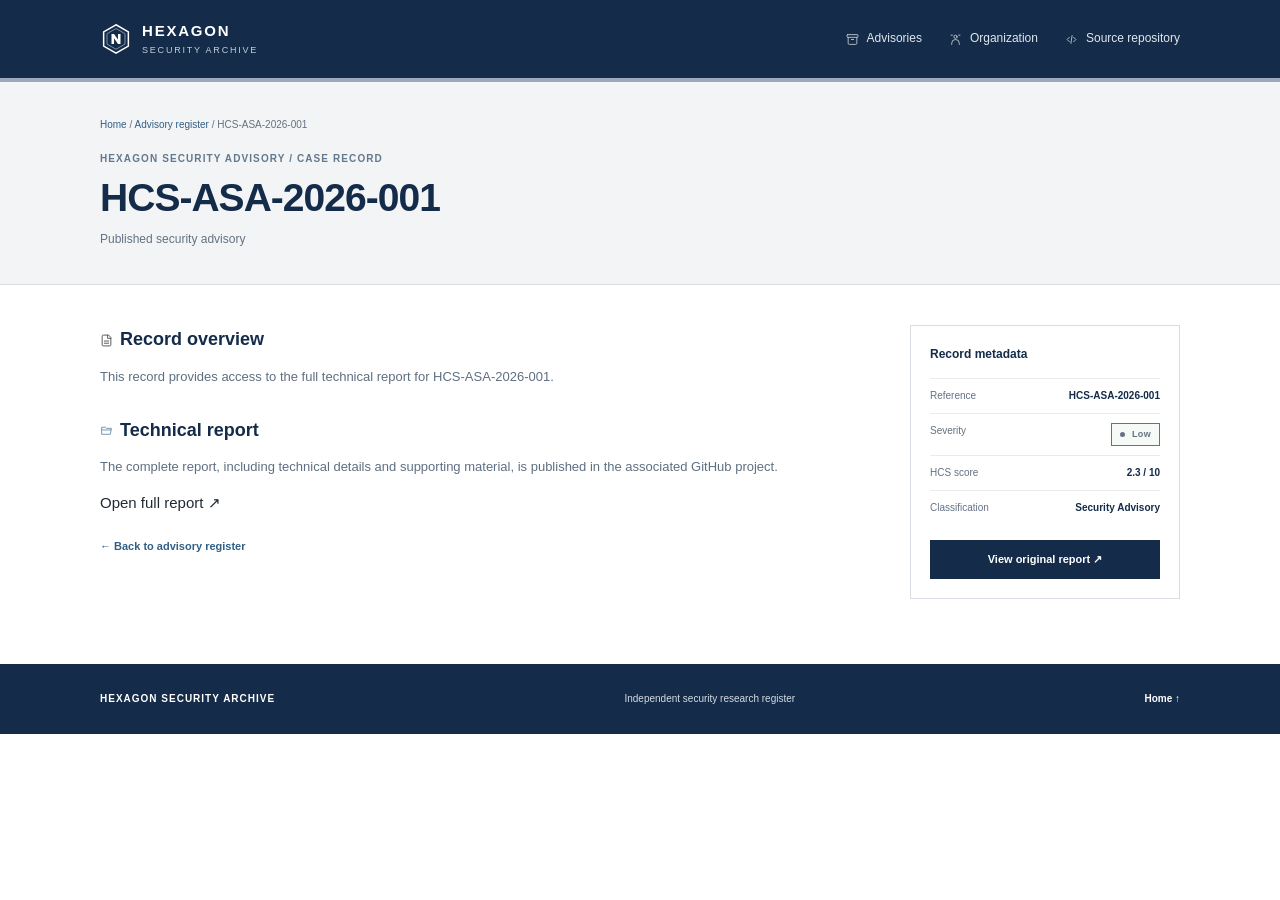
==== commit 2666b5df: "Reduce advisory page icon sizing" ====
--- a/cases/HCS-ASA-2026-001.html
+++ b/cases/HCS-ASA-2026-001.html
@@ -6,7 +6,7 @@
   <title>HCS-ASA-2026-001 | Hexagon Security Archive</title>
   <link rel="stylesheet" href="../assets/css/main.css">
   <style>
-    .detail-hero{background:var(--pale);border-bottom:1px solid var(--line);padding:35px 0}.breadcrumbs{font-size:10px;color:var(--muted);margin-bottom:18px}.breadcrumbs a{color:var(--blue)}.detail-title{font-size:clamp(27px,4vw,39px);line-height:1.2;color:var(--navy);margin:8px 0;font-weight:700;letter-spacing:-.025em}.detail-subtitle{font-size:12px;color:var(--muted);margin:0}.detail-layout{display:grid;grid-template-columns:minmax(0,1fr) 270px;gap:32px;padding-top:40px;padding-bottom:65px}.detail-main h2{font-size:18px;color:var(--navy);margin:0 0 10px}.detail-main p{font-size:13px;color:#5f6f82}.detail-card{border:1px solid var(--line);padding:19px;height:max-content}.detail-card h3{font-size:12px;color:var(--navy);margin:0 0 14px}.meta-line{display:flex;justify-content:space-between;gap:12px;padding:9px 0;border-top:1px solid #e8ecef;font-size:10px}.meta-line span{color:var(--muted)}.meta-line strong{color:var(--navy)}.detail-button{display:block;text-align:center;background:var(--navy);color:#fff;padding:11px;margin-top:15px;font-size:11px;font-weight:700}.back-link{display:inline-flex;align-items:center;gap:7px;margin-top:23px;color:var(--blue);font-size:11px;font-weight:700}.detail-icon{width:16px;height:16px;vertical-align:middle;margin-right:7px;opacity:.7}@media(max-width:700px){.detail-layout{grid-template-columns:1fr}.detail-card{grid-row:1}}
+    .detail-hero{background:var(--pale);border-bottom:1px solid var(--line);padding:35px 0}.breadcrumbs{font-size:10px;color:var(--muted);margin-bottom:18px}.breadcrumbs a{color:var(--blue)}.detail-title{font-size:clamp(27px,4vw,39px);line-height:1.2;color:var(--navy);margin:8px 0;font-weight:700;letter-spacing:-.025em}.detail-subtitle{font-size:12px;color:var(--muted);margin:0}.detail-layout{display:grid;grid-template-columns:minmax(0,1fr) 270px;gap:32px;padding-top:40px;padding-bottom:65px}.detail-main h2{font-size:18px;color:var(--navy);margin:0 0 10px}.detail-main p{font-size:13px;color:#5f6f82}.detail-card{border:1px solid var(--line);padding:19px;height:max-content}.detail-card h3{font-size:12px;color:var(--navy);margin:0 0 14px}.meta-line{display:flex;justify-content:space-between;gap:12px;padding:9px 0;border-top:1px solid #e8ecef;font-size:10px}.meta-line span{color:var(--muted)}.meta-line strong{color:var(--navy)}.detail-button{display:block;text-align:center;background:var(--navy);color:#fff;padding:11px;margin-top:15px;font-size:11px;font-weight:700}.back-link{display:inline-flex;align-items:center;gap:7px;margin-top:23px;color:var(--blue);font-size:11px;font-weight:700}.detail-icon{width:13px;height:13px;vertical-align:middle;margin-right:7px;opacity:.7}@media(max-width:700px){.detail-layout{grid-template-columns:1fr}.detail-card{grid-row:1}}
   </style>
 </head>
 <body>
--- a/assets/css/main.css
+++ b/assets/css/main.css
@@ -1 +1,23 @@
-:root{--navy:#142b49;--blue:#315f86;--ink:#202b36;--muted:#647282;--line:#d7dde3;--pale:#f2f4f6;--paper:#fff;--green:#286447;--amber:#8b5d13;--red:#963e3e}*{box-sizing:border-box}html{scroll-behavior:smooth}body{margin:0;background:var(--paper);color:var(--ink);font:15px/1.6 Arial,Helvetica,sans-serif;-webkit-font-smoothing:antialiased}a{color:inherit;text-decoration:none}.container{width:min(1080px,calc(100% - 48px));margin:0 auto}.skip-link{position:absolute;left:-9999px}.skip-link:focus{left:12px;top:12px;background:#fff;padding:10px;z-index:10}.site-header{height:82px;background:var(--navy);border-bottom:4px solid #9aaaba}.header-inner{height:100%;display:flex;align-items:center;justify-content:space-between;gap:24px}.identity{display:flex;align-items:center;gap:13px;color:#fff}.identity-mark{width:43px;height:43px}.identity-copy{display:grid;line-height:1.2;letter-spacing:.12em}.identity-copy strong{font-size:15px;font-weight:700}.identity-copy small{font-size:9px;letter-spacing:.2em;color:#c4cfda;margin-top:5px}.main-nav{height:100%;display:flex;align-items:center;gap:27px;color:#e1e7ed;font-size:12px}.main-nav a{height:100%;display:flex;align-items:center;gap:8px;border-bottom:3px solid transparent;padding-top:3px}.main-nav a:hover,.main-nav a.active{border-color:#fff;color:#fff}.main-nav img{width:15px;height:15px;filter:brightness(0) invert(1);opacity:.8}.hero{background:var(--pale);border-bottom:1px solid var(--line)}.hero-inner{min-height:350px;display:grid;grid-template-columns:1fr 245px;align-items:center;gap:70px;padding-top:45px;padding-bottom:45px}.overline,.section-kicker,.panel-eyebrow,.aside-label{font-size:10px;letter-spacing:.11em;font-weight:700;color:#536b81}.overline{display:flex;align-items:center;gap:10px}.overline-rule{display:inline-block;width:24px;height:2px;background:var(--blue)}.hero h1{font:700 clamp(35px,4.7vw,53px)/1.12 Arial,Helvetica,sans-serif;letter-spacing:-.035em;color:var(--navy);margin:19px 0 15px}.hero-lead{max-width:650px;color:#4e5d6b;font-size:15px;margin:0 0 22px}.text-link{display:inline-flex;align-items:center;gap:9px;color:var(--blue);font-size:12px;font-weight:700}.text-link img{width:15px;height:15px}.hero-aside{background:#fff;border:1px solid #cbd3dc;padding:20px 22px}.seal-wrap{display:flex;align-items:center;gap:12px;padding-bottom:15px;margin-bottom:15px;border-bottom:1px solid var(--line);color:var(--navy);font-size:10px;line-height:1.4;font-weight:700;letter-spacing:.1em}.seal-wrap img{width:43px;height:43px}.aside-label{font-size:9px;color:var(--muted)}.aside-number{font-size:43px;line-height:1.2;font-weight:700;color:var(--navy);margin-top:6px}.aside-caption{font-size:11px;color:var(--muted)}.aside-facts{margin:14px 0 0;padding:10px 0 0;border-top:1px solid var(--line)}.aside-facts div{display:flex;justify-content:space-between;padding:4px 0;font-size:10px}.aside-facts dt{color:var(--muted)}.aside-facts dd{margin:0;color:var(--navy);font-weight:700}.section{padding-top:54px;padding-bottom:62px}.section-heading{display:flex;justify-content:space-between;align-items:end;gap:20px;margin-bottom:22px}.section-kicker{margin-bottom:7px;color:#64788c}.section-heading h2{font-size:25px;line-height:1.25;color:var(--navy);margin:0;font-weight:700;letter-spacing:-.02em}.section-heading p{font-size:12px;color:var(--muted);margin:6px 0 0}.record-count{display:flex;align-items:baseline;gap:7px;color:var(--muted);font-size:10px}.record-count strong{font-size:21px;color:var(--navy)}.filters{display:flex;gap:9px;margin-bottom:12px}.search-wrap,.filter-wrap{height:42px;display:flex;align-items:center;border:1px solid #cbd3dc;background:#fff}.search-wrap{flex:1;max-width:440px;padding:0 11px;gap:9px}.search-wrap img{width:15px;height:15px;opacity:.6}.search-wrap input{width:100%;border:0;outline:0;color:var(--ink);font:12px Arial,sans-serif}.search-wrap input::placeholder{color:#8793a0}.filter-wrap select{height:100%;min-width:170px;border:0;background:transparent;padding:0 28px 0 11px;color:#42546a;font:11px Arial,sans-serif;outline:0}.registry{border:1px solid var(--line)}.registry-head,.registry-row{display:grid;grid-template-columns:minmax(250px,1.7fr) .7fr .65fr .8fr;gap:18px;align-items:center;padding:14px 18px}.registry-head{background:#eef1f4;border-bottom:1px solid var(--line);font-size:9px;letter-spacing:.1em;text-transform:uppercase;color:#536579;font-weight:700}.registry-row{min-height:73px;border-bottom:1px solid #e5e9ed;background:#fff}.registry-row:last-child{border-bottom:0}.registry-row:hover{background:#f9fafb}.case-cell{display:flex;align-items:center;gap:12px}.case-cell>img{width:20px;height:20px;opacity:.65}.case-id{font-size:12px;font-weight:700;color:#1e4c73}.case-id:hover,.inline-link:hover,.report-link:hover{text-decoration:underline}.case-type{display:block;color:#74818e;font-size:10px;margin-top:3px}.priority{display:inline-flex;align-items:center;padding:3px 8px;border:1px solid currentColor;font-size:9px;font-weight:700;letter-spacing:.04em}.priority:before{content:"";width:5px;height:5px;border-radius:50%;background:currentColor;margin-right:7px}.priority-low{color:var(--green);background:#f5faf7}.priority-medium{color:var(--amber);background:#fdf9f1}.priority-high{color:var(--red);background:#fcf5f5}.score{font-size:13px;font-weight:700;color:var(--navy);font-variant-numeric:tabular-nums}.score span{font-size:10px;font-weight:400;color:#8793a0}.report-link{display:inline-flex;align-items:center;gap:7px;font-size:10px;font-weight:700;color:var(--blue)}.report-link img{width:12px;height:12px}.empty-state{padding:25px;text-align:center;color:var(--muted);font-size:12px}.method-note{display:flex;align-items:flex-start;gap:8px;font-size:10px;color:#74818e;margin:13px 0 0}.method-note img{width:14px;height:14px;flex:none;opacity:.65}.method-note strong{color:#53647a}.organization-section{background:#f5f6f7;border-top:1px solid var(--line);border-bottom:1px solid var(--line);padding:52px 0 58px}.organization-grid{display:grid;grid-template-columns:1fr 1fr;border:1px solid var(--line);background:#fff}.info-panel{min-height:190px;padding:23px 25px}.info-panel+ .info-panel{border-left:1px solid var(--line)}.panel-heading{display:flex;align-items:center;gap:12px;margin-bottom:15px}.panel-heading>img{width:25px;height:25px;opacity:.7}.panel-eyebrow{font-size:9px;color:#728194}.info-panel h3{font-size:15px;color:var(--navy);margin:2px 0 0}.team-number{font-size:30px;line-height:1.2;color:var(--blue);font-weight:700;margin:0 0 8px}.team-number span{font-size:11px;font-weight:400;color:var(--muted)}.info-panel p{max-width:500px;color:#5f6d7b;font-size:12px;margin:0}.inline-link{display:inline-flex;align-items:center;gap:6px;margin-top:13px;color:var(--blue);font-size:11px;font-weight:700}.inline-link img,.footer-inner a:last-child img{width:12px;height:12px}.site-footer{background:var(--navy);color:#d4dde6}.footer-inner{min-height:70px;display:flex;align-items:center;justify-content:space-between;gap:18px;font-size:10px}.footer-brand{font-size:10px;font-weight:700;letter-spacing:.1em;color:#fff}.footer-inner a:last-child{display:flex;align-items:center;gap:5px;color:#fff;font-weight:700}.footer-inner a:last-child img{filter:brightness(0) invert(1)}.sr-only{position:absolute;width:1px;height:1px;padding:0;margin:-1px;overflow:hidden;clip:rect(0,0,0,0);white-space:nowrap;border:0}@media(max-width:760px){.container{width:min(100% - 32px,1080px)}.header-inner{gap:12px}.main-nav{gap:14px;font-size:11px}.main-nav a{gap:5px}.hero-inner{grid-template-columns:1fr;gap:25px;padding-top:36px;padding-bottom:32px}.hero-aside{max-width:350px}.registry-head{display:none}.registry-row{grid-template-columns:1fr auto;gap:8px 12px;padding:13px}.registry-row>div:nth-child(2){grid-column:1;grid-row:2}.registry-row>.score{grid-column:2;grid-row:1;text-align:right}.registry-row>.report-link{grid-column:2;grid-row:2;text-align:right}.organization-grid{grid-template-columns:1fr}.info-panel+.info-panel{border-left:0;border-top:1px solid var(--line)}.section{padding-top:42px;padding-bottom:48px}.organization-section{padding:42px 0 48px}.footer-inner{padding-top:17px;padding-bottom:17px;flex-wrap:wrap}.section-heading h2{font-size:23px}}@media(max-width:480px){.identity-copy strong{font-size:12px}.identity-mark{width:37px;height:37px}.main-nav{gap:11px}.main-nav a{font-size:0}.main-nav img{width:17px;height:17px}.filters{flex-direction:column}.search-wrap{max-width:none}.filter-wrap select{width:100%}.filter-wrap{width:100%}.section-heading{align-items:flex-start}.record-count{padding-top:5px}.footer-inner{align-items:flex-start;flex-direction:column;gap:8px}}+:root{--navy:#142b49;--blue:#315f86;--ink:#202b36;--muted:#647282;--line:#d7dde3;--pale:#f2f4f6;--paper:#fff;--green:#286447;--amber:#8b5d13;--red:#963e3e}*{box-sizing:border-box}html{scroll-behavior:smooth}body{margin:0;background:var(--paper);color:var(--ink);font:15px/1.6 Arial,Helvetica,sans-serif;-webkit-font-smoothing:antialiased}a{color:inherit;text-decoration:none}.container{width:min(1080px,calc(100% - 48px));margin:0 auto}.skip-link{position:absolute;left:-9999px}.skip-link:focus{left:12px;top:12px;background:#fff;padding:10px;z-index:10}.site-header{height:82px;background:var(--navy);border-bottom:4px solid #9aaaba}.header-inner{height:100%;display:flex;align-items:center;justify-content:space-between;gap:24px}.identity{display:flex;align-items:center;gap:13px;color:#fff}.identity-mark{width:43px;height:43px}.identity-copy{display:grid;line-height:1.2;letter-spacing:.12em}.identity-copy strong{font-size:15px;font-weight:700}.identity-copy small{font-size:9px;letter-spacing:.2em;color:#c4cfda;margin-top:5px}.main-nav{height:100%;display:flex;align-items:center;gap:27px;color:#e1e7ed;font-size:12px}.main-nav a{height:100%;display:flex;align-items:center;gap:8px;border-bottom:3px solid transparent;padding-top:3px}.main-nav a:hover,.main-nav a.active{border-color:#fff;color:#fff}.main-nav img{width:15px;height:15px;filter:brightness(0) invert(1);opacity:.8}.hero{background:var(--pale);border-bottom:1px solid var(--line)}.hero-inner{min-height:350px;display:grid;grid-template-columns:1fr 245px;align-items:center;gap:70px;padding-top:45px;padding-bottom:45px}.overline,.section-kicker,.panel-eyebrow,.aside-label{font-size:10px;letter-spacing:.11em;font-weight:700;color:#536b81}.overline{display:flex;align-items:center;gap:10px}.overline-rule{display:inline-block;width:24px;height:2px;background:var(--blue)}.hero h1{font:700 clamp(35px,4.7vw,53px)/1.12 Arial,Helvetica,sans-serif;letter-spacing:-.035em;color:var(--navy);margin:19px 0 15px}.hero-lead{max-width:650px;color:#4e5d6b;font-size:15px;margin:0 0 22px}.text-link{display:inline-flex;align-items:center;gap:9px;color:var(--blue);font-size:12px;font-weight:700}.text-link img{width:15px;height:15px}.hero-aside{background:#fff;border:1px solid #cbd3dc;padding:20px 22px}.seal-wrap{display:flex;align-items:center;gap:12px;padding-bottom:15px;margin-bottom:15px;border-bottom:1px solid var(--line);color:var(--navy);font-size:10px;line-height:1.4;font-weight:700;letter-spacing:.1em}.seal-wrap img{width:43px;height:43px}.aside-label{font-size:9px;color:var(--muted)}.aside-number{font-size:43px;line-height:1.2;font-weight:700;color:var(--navy);margin-top:6px}.aside-caption{font-size:11px;color:var(--muted)}.aside-facts{margin:14px 0 0;padding:10px 0 0;border-top:1px solid var(--line)}.aside-facts div{display:flex;justify-content:space-between;padding:4px 0;font-size:10px}.aside-facts dt{color:var(--muted)}.aside-facts dd{margin:0;color:var(--navy);font-weight:700}.section{padding-top:54px;padding-bottom:62px}.section-heading{display:flex;justify-content:space-between;align-items:end;gap:20px;margin-bottom:22px}.section-kicker{margin-bottom:7px;color:#64788c}.section-heading h2{font-size:25px;line-height:1.25;color:var(--navy);margin:0;font-weight:700;letter-spacing:-.02em}.section-heading p{font-size:12px;color:var(--muted);margin:6px 0 0}.record-count{display:flex;align-items:baseline;gap:7px;color:var(--muted);font-size:10px}.record-count strong{font-size:21px;color:var(--navy)}.filters{display:flex;gap:9px;margin-bottom:12px}.search-wrap,.filter-wrap{height:42px;display:flex;align-items:center;border:1px solid #cbd3dc;background:#fff}.search-wrap{flex:1;max-width:440px;padding:0 11px;gap:9px}.search-wrap img{width:15px;height:15px;opacity:.6}.search-wrap input{width:100%;border:0;outline:0;color:var(--ink);font:12px Arial,sans-serif}.search-wrap input::placeholder{color:#8793a0}.filter-wrap select{height:100%;min-width:170px;border:0;background:transparent;padding:0 28px 0 11px;color:#42546a;font:11px Arial,sans-serif;outline:0}.registry{border:1px solid var(--line)}.registry-head,.registry-row{display:grid;grid-template-columns:minmax(250px,1.7fr) .7fr .65fr .8fr;gap:18px;align-items:center;padding:14px 18px}.registry-head{background:#eef1f4;border-bottom:1px solid var(--line);font-size:9px;letter-spacing:.1em;text-transform:uppercase;color:#536579;font-weight:700}.registry-row{min-height:73px;border-bottom:1px solid #e5e9ed;background:#fff}.registry-row:last-child{border-bottom:0}.registry-row:hover{background:#f9fafb}.case-cell{display:flex;align-items:center;gap:12px}.case-cell>img{width:20px;height:20px;opacity:.65}.case-id{font-size:12px;font-weight:700;color:#1e4c73}.case-id:hover,.inline-link:hover,.report-link:hover{text-decoration:underline}.case-type{display:block;color:#74818e;font-size:10px;margin-top:3px}.priority{display:inline-flex;align-items:center;padding:3px 8px;border:1px solid currentColor;font-size:9px;font-weight:700;letter-spacing:.04em}.priority:before{content:"";width:5px;height:5px;border-radius:50%;background:currentColor;margin-right:7px}.priority-low{color:var(--green);background:#f5faf7}.priority-medium{color:var(--amber);background:#fdf9f1}.priority-high{color:var(--red);background:#fcf5f5}.score{font-size:13px;font-weight:700;color:var(--navy);font-variant-numeric:tabular-nums}.score span{font-size:10px;font-weight:400;color:#8793a0}.report-link{display:inline-flex;align-items:center;gap:7px;font-size:10px;font-weight:700;color:var(--blue)}.report-link img{width:12px;height:12px}.empty-state{padding:25px;text-align:center;color:var(--muted);font-size:12px}.method-note{display:flex;align-items:flex-start;gap:8px;font-size:10px;color:#74818e;margin:13px 0 0}.method-note img{width:14px;height:14px;flex:none;opacity:.65}.method-note strong{color:#53647a}.organization-section{background:#f5f6f7;border-top:1px solid var(--line);border-bottom:1px solid var(--line);padding:52px 0 58px}.organization-grid{display:grid;grid-template-columns:1fr 1fr;border:1px solid var(--line);background:#fff}.info-panel{min-height:190px;padding:23px 25px}.info-panel+ .info-panel{border-left:1px solid var(--line)}.panel-heading{display:flex;align-items:center;gap:12px;margin-bottom:15px}.panel-heading>img{width:25px;height:25px;opacity:.7}.panel-eyebrow{font-size:9px;color:#728194}.info-panel h3{font-size:15px;color:var(--navy);margin:2px 0 0}.team-number{font-size:30px;line-height:1.2;color:var(--blue);font-weight:700;margin:0 0 8px}.team-number span{font-size:11px;font-weight:400;color:var(--muted)}.info-panel p{max-width:500px;color:#5f6d7b;font-size:12px;margin:0}.inline-link{display:inline-flex;align-items:center;gap:6px;margin-top:13px;color:var(--blue);font-size:11px;font-weight:700}.inline-link img,.footer-inner a:last-child img{width:12px;height:12px}.site-footer{background:var(--navy);color:#d4dde6}.footer-inner{min-height:70px;display:flex;align-items:center;justify-content:space-between;gap:18px;font-size:10px}.footer-brand{font-size:10px;font-weight:700;letter-spacing:.1em;color:#fff}.footer-inner a:last-child{display:flex;align-items:center;gap:5px;color:#fff;font-weight:700}.footer-inner a:last-child img{filter:brightness(0) invert(1)}.sr-only{position:absolute;width:1px;height:1px;padding:0;margin:-1px;overflow:hidden;clip:rect(0,0,0,0);white-space:nowrap;border:0}@media(max-width:760px){.container{width:min(100% - 32px,1080px)}.header-inner{gap:12px}.main-nav{gap:14px;font-size:11px}.main-nav a{gap:5px}.hero-inner{grid-template-columns:1fr;gap:25px;padding-top:36px;padding-bottom:32px}.hero-aside{max-width:350px}.registry-head{display:none}.registry-row{grid-template-columns:1fr auto;gap:8px 12px;padding:13px}.registry-row>div:nth-child(2){grid-column:1;grid-row:2}.registry-row>.score{grid-column:2;grid-row:1;text-align:right}.registry-row>.report-link{grid-column:2;grid-row:2;text-align:right}.organization-grid{grid-template-columns:1fr}.info-panel+.info-panel{border-left:0;border-top:1px solid var(--line)}.section{padding-top:42px;padding-bottom:48px}.organization-section{padding:42px 0 48px}.footer-inner{padding-top:17px;padding-bottom:17px;flex-wrap:wrap}.section-heading h2{font-size:23px}}@media(max-width:480px){.identity-copy strong{font-size:12px}.identity-mark{width:37px;height:37px}.main-nav{gap:11px}.main-nav a{font-size:0}.main-nav img{width:17px;height:17px}.filters{flex-direction:column}.search-wrap{max-width:none}.filter-wrap select{width:100%}.filter-wrap{width:100%}.section-heading{align-items:flex-start}.record-count{padding-top:5px}.footer-inner{align-items:flex-start;flex-direction:column;gap:8px}}
+/* Refinement: restrained insignia, compact pictograms and research-register details */
+.identity-mark{width:32px;height:32px;flex:none}.identity{gap:10px}
+.main-nav img{width:13px;height:13px;opacity:.72}
+.hero-inner{grid-template-columns:1fr 225px;gap:54px}
+.hero h1{font-size:clamp(31px,4vw,44px);letter-spacing:-.025em;line-height:1.14}
+.hero-lead{font-size:14px;max-width:610px}
+.seal-wrap{gap:9px;padding-bottom:12px;margin-bottom:12px}.seal-wrap img{width:30px;height:30px}
+.aside-number{font-size:32px}.team-number{font-size:24px}
+.case-cell{gap:9px}.case-cell>img{width:15px;height:15px;opacity:.7}
+.panel-heading{gap:9px;margin-bottom:12px}.panel-heading>img{width:18px;height:18px;opacity:.72}
+.text-link img{width:12px;height:12px}.search-wrap img{width:13px;height:13px}
+.report-link img,.inline-link img,.footer-inner a:last-child img{width:10px;height:10px}
+.method-note img{width:12px;height:12px}
+.research-signals{display:grid;grid-template-columns:repeat(3,minmax(0,1fr));border:1px solid var(--line);margin:0 0 18px;background:#fff}
+.research-signals>div{display:flex;align-items:center;gap:10px;padding:12px 14px;min-width:0}
+.research-signals>div+div{border-left:1px solid var(--line)}
+.research-signals img{width:17px;height:17px;flex:none;opacity:.75}
+.research-signals span{display:grid;min-width:0;line-height:1.35}
+.research-signals strong{font-size:10px;color:var(--navy);font-weight:700}
+.research-signals small{font-size:9px;color:var(--muted);margin-top:3px}
+@media(max-width:760px){.hero-inner{grid-template-columns:1fr;gap:22px}.research-signals{grid-template-columns:1fr}.research-signals>div+div{border-left:0;border-top:1px solid var(--line)}}
+@media(max-width:480px){.identity-mark{width:29px;height:29px}.main-nav img{width:15px;height:15px}.hero h1{font-size:34px}.aside-number{font-size:29px}.team-number{font-size:22px}}
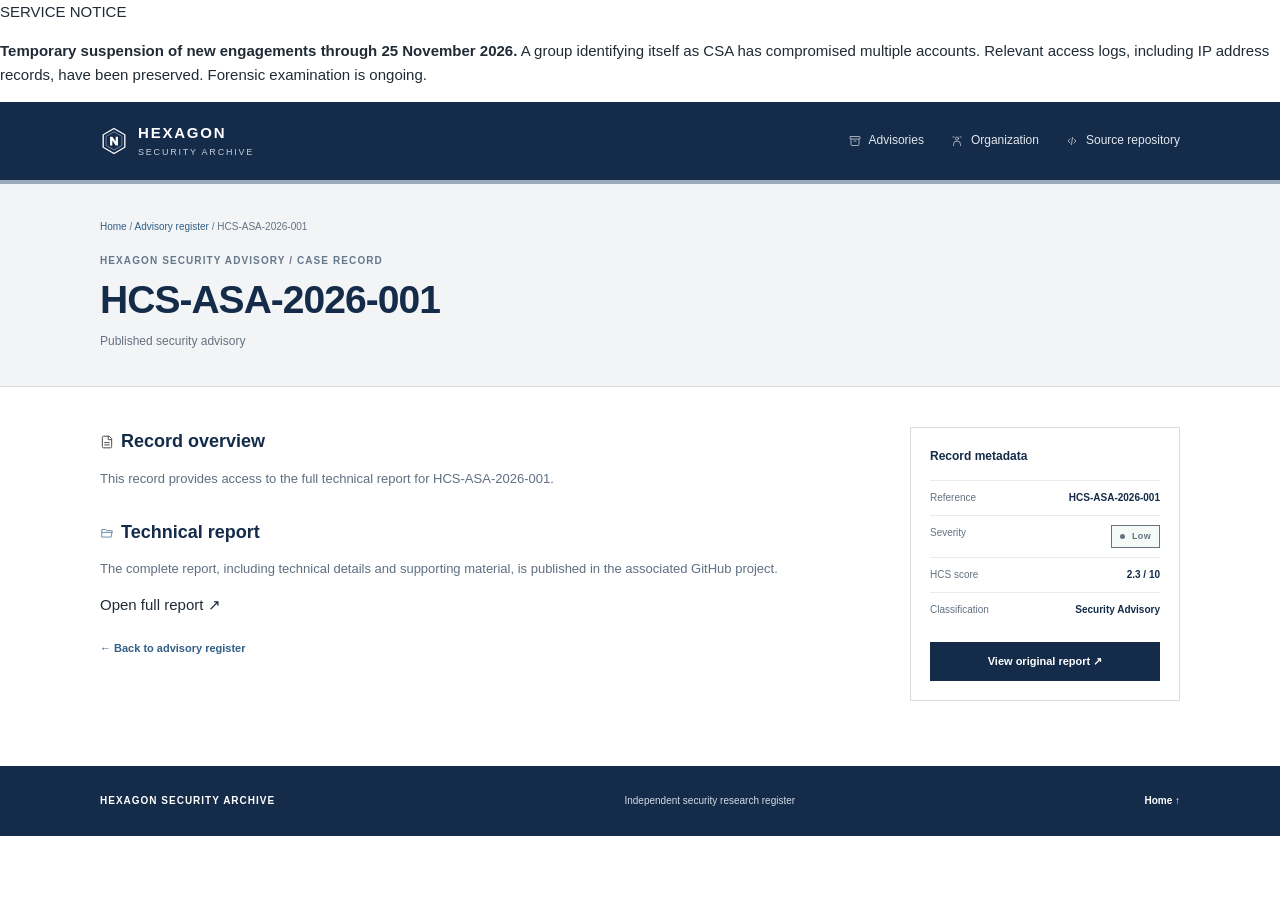
==== commit 736ac88e: "Show service notice on advisory detail page" ====
--- a/cases/HCS-ASA-2026-001.html
+++ b/cases/HCS-ASA-2026-001.html
@@ -10,6 +10,12 @@
   </style>
 </head>
 <body>
+<div class="incident-notice" role="status" aria-label="Service notice">
+  <div class="incident-notice-inner">
+    <span class="incident-label">SERVICE NOTICE</span>
+    <p><strong>Temporary suspension of new engagements through 25 November 2026.</strong> A group identifying itself as CSA has compromised multiple accounts. Relevant access logs, including IP address records, have been preserved. Forensic examination is ongoing.</p>
+  </div>
+</div>
 <header class="site-header"><div class="container header-inner"><a class="identity" href="../index.html"><img class="identity-mark" src="../assets/icons/hexagon.svg" alt=""><span class="identity-copy"><strong>HEXAGON</strong><small>SECURITY ARCHIVE</small></span></a><nav class="main-nav" aria-label="Main navigation"><a href="../index.html#archive"><img src="../assets/icons/archive.svg" alt="">Advisories</a><a href="../index.html#organization"><img src="../assets/icons/organization.svg" alt="">Organization</a><a href="https://github.com/GotUrBack-Public/hexagon-security-archive"><img src="../assets/icons/code.svg" alt="">Source repository</a></nav></div></header>
 <section class="detail-hero"><div class="container"><div class="breadcrumbs"><a href="../index.html">Home</a> / <a href="../index.html#archive">Advisory register</a> / HCS-ASA-2026-001</div><div class="section-kicker">HEXAGON SECURITY ADVISORY / CASE RECORD</div><h1 class="detail-title">HCS-ASA-2026-001</h1><p class="detail-subtitle">Published security advisory</p></div></section>
 <main class="container detail-layout">
--- a/assets/css/main.css
+++ b/assets/css/main.css
@@ -21,3 +21,42 @@
 .research-signals small{font-size:9px;color:var(--muted);margin-top:3px}
 @media(max-width:760px){.hero-inner{grid-template-columns:1fr;gap:22px}.research-signals{grid-template-columns:1fr}.research-signals>div+div{border-left:0;border-top:1px solid var(--line)}}
 @media(max-width:480px){.identity-mark{width:29px;height:29px}.main-nav img{width:15px;height:15px}.hero h1{font-size:34px}.aside-number{font-size:29px}.team-number{font-size:22px}}
+
+
+/* Final icon-size normalization: override intrinsic SVG dimensions everywhere. */
+img[src*="assets/icons/"]{
+  width:14px !important;
+  height:14px !important;
+  max-width:14px !important;
+  max-height:14px !important;
+  object-fit:contain;
+  flex:0 0 14px;
+}
+.identity img.identity-mark{
+  width:28px !important;height:28px !important;
+  max-width:28px !important;max-height:28px !important;
+  flex-basis:28px;
+}
+.seal-wrap img{
+  width:27px !important;height:27px !important;
+  max-width:27px !important;max-height:27px !important;
+  flex-basis:27px;
+}
+.main-nav img{
+  width:12px !important;height:12px !important;
+  max-width:12px !important;max-height:12px !important;
+  flex-basis:12px;
+}
+.research-signals img{
+  width:15px !important;height:15px !important;
+  max-width:15px !important;max-height:15px !important;
+  flex-basis:15px;
+}
+.case-cell>img,.detail-icon{
+  width:14px !important;height:14px !important;
+  max-width:14px !important;max-height:14px !important;
+  flex-basis:14px;
+}
+@media(max-width:480px){
+  .identity img.identity-mark{width:26px !important;height:26px !important;max-width:26px !important;max-height:26px !important;flex-basis:26px}
+}
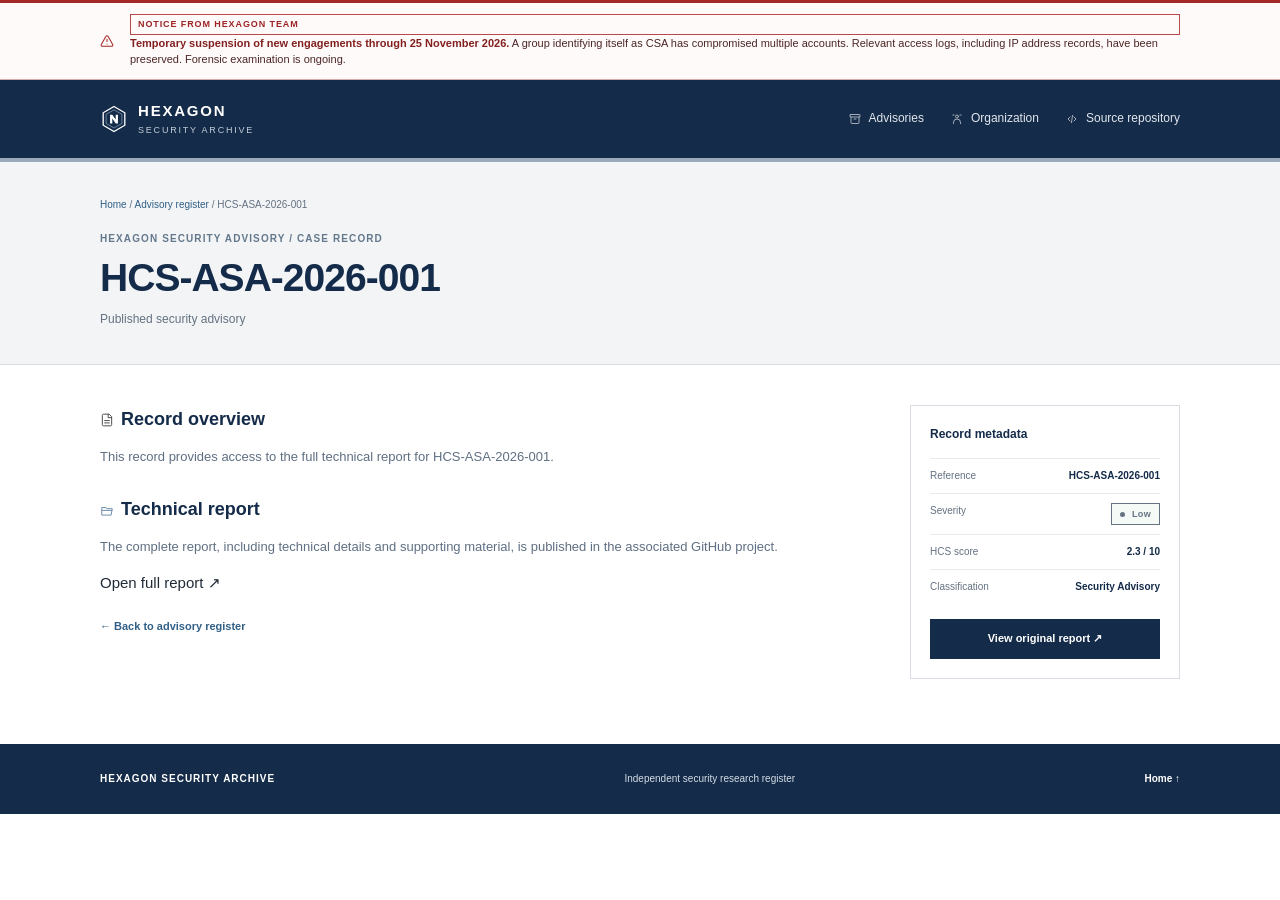
==== commit 3a588768: "Refine team notice with warning icon and heading" ====
--- a/cases/HCS-ASA-2026-001.html
+++ b/cases/HCS-ASA-2026-001.html
@@ -10,10 +10,13 @@
   </style>
 </head>
 <body>
-<div class="incident-notice" role="status" aria-label="Service notice">
+<div class="incident-notice" role="status" aria-label="Notice from Hexagon team">
   <div class="incident-notice-inner">
-    <span class="incident-label">SERVICE NOTICE</span>
-    <p><strong>Temporary suspension of new engagements through 25 November 2026.</strong> A group identifying itself as CSA has compromised multiple accounts. Relevant access logs, including IP address records, have been preserved. Forensic examination is ongoing.</p>
+    <img class="incident-warning-icon" src="../assets/icons/triangle-alert.svg" alt="">
+    <div class="incident-notice-copy">
+      <div class="incident-label">NOTICE FROM HEXAGON TEAM</div>
+      <p><strong>Temporary suspension of new engagements through 25 November 2026.</strong> A group identifying itself as CSA has compromised multiple accounts. Relevant access logs, including IP address records, have been preserved. Forensic examination is ongoing.</p>
+    </div>
   </div>
 </div>
 <header class="site-header"><div class="container header-inner"><a class="identity" href="../index.html"><img class="identity-mark" src="../assets/icons/hexagon.svg" alt=""><span class="identity-copy"><strong>HEXAGON</strong><small>SECURITY ARCHIVE</small></span></a><nav class="main-nav" aria-label="Main navigation"><a href="../index.html#archive"><img src="../assets/icons/archive.svg" alt="">Advisories</a><a href="../index.html#organization"><img src="../assets/icons/organization.svg" alt="">Organization</a><a href="https://github.com/GotUrBack-Public/hexagon-security-archive"><img src="../assets/icons/code.svg" alt="">Source repository</a></nav></div></header>
--- a/assets/css/main.css
+++ b/assets/css/main.css
@@ -60,3 +60,38 @@
 @media(max-width:480px){
   .identity img.identity-mark{width:26px !important;height:26px !important;max-width:26px !important;max-height:26px !important;flex-basis:26px}
 }
+
+
+/* Security incident service notice */
+.incident-notice{
+  width:100%;
+  background:#fffafa;
+  border-top:3px solid #a52828;
+  border-bottom:1px solid #d9aaaa;
+  color:#4b2525;
+}
+.incident-notice-inner{
+  width:min(1080px,calc(100% - 48px));
+  min-height:58px;
+  margin:0 auto;
+  padding:11px 0;
+  display:flex;
+  align-items:center;
+  gap:16px;
+}
+.incident-label{
+  flex:none;
+  color:#9d2424;
+  border:1px solid #b64a4a;
+  padding:4px 7px;
+  font-size:9px;
+  line-height:1.2;
+  font-weight:700;
+  letter-spacing:.1em;
+}
+.incident-notice p{margin:0;font-size:11px;line-height:1.5}
+.incident-notice strong{color:#822020}
+@media(max-width:650px){
+  .incident-notice-inner{width:calc(100% - 32px);align-items:flex-start;gap:9px;flex-direction:column}
+  .incident-notice p{font-size:10px}
+}
